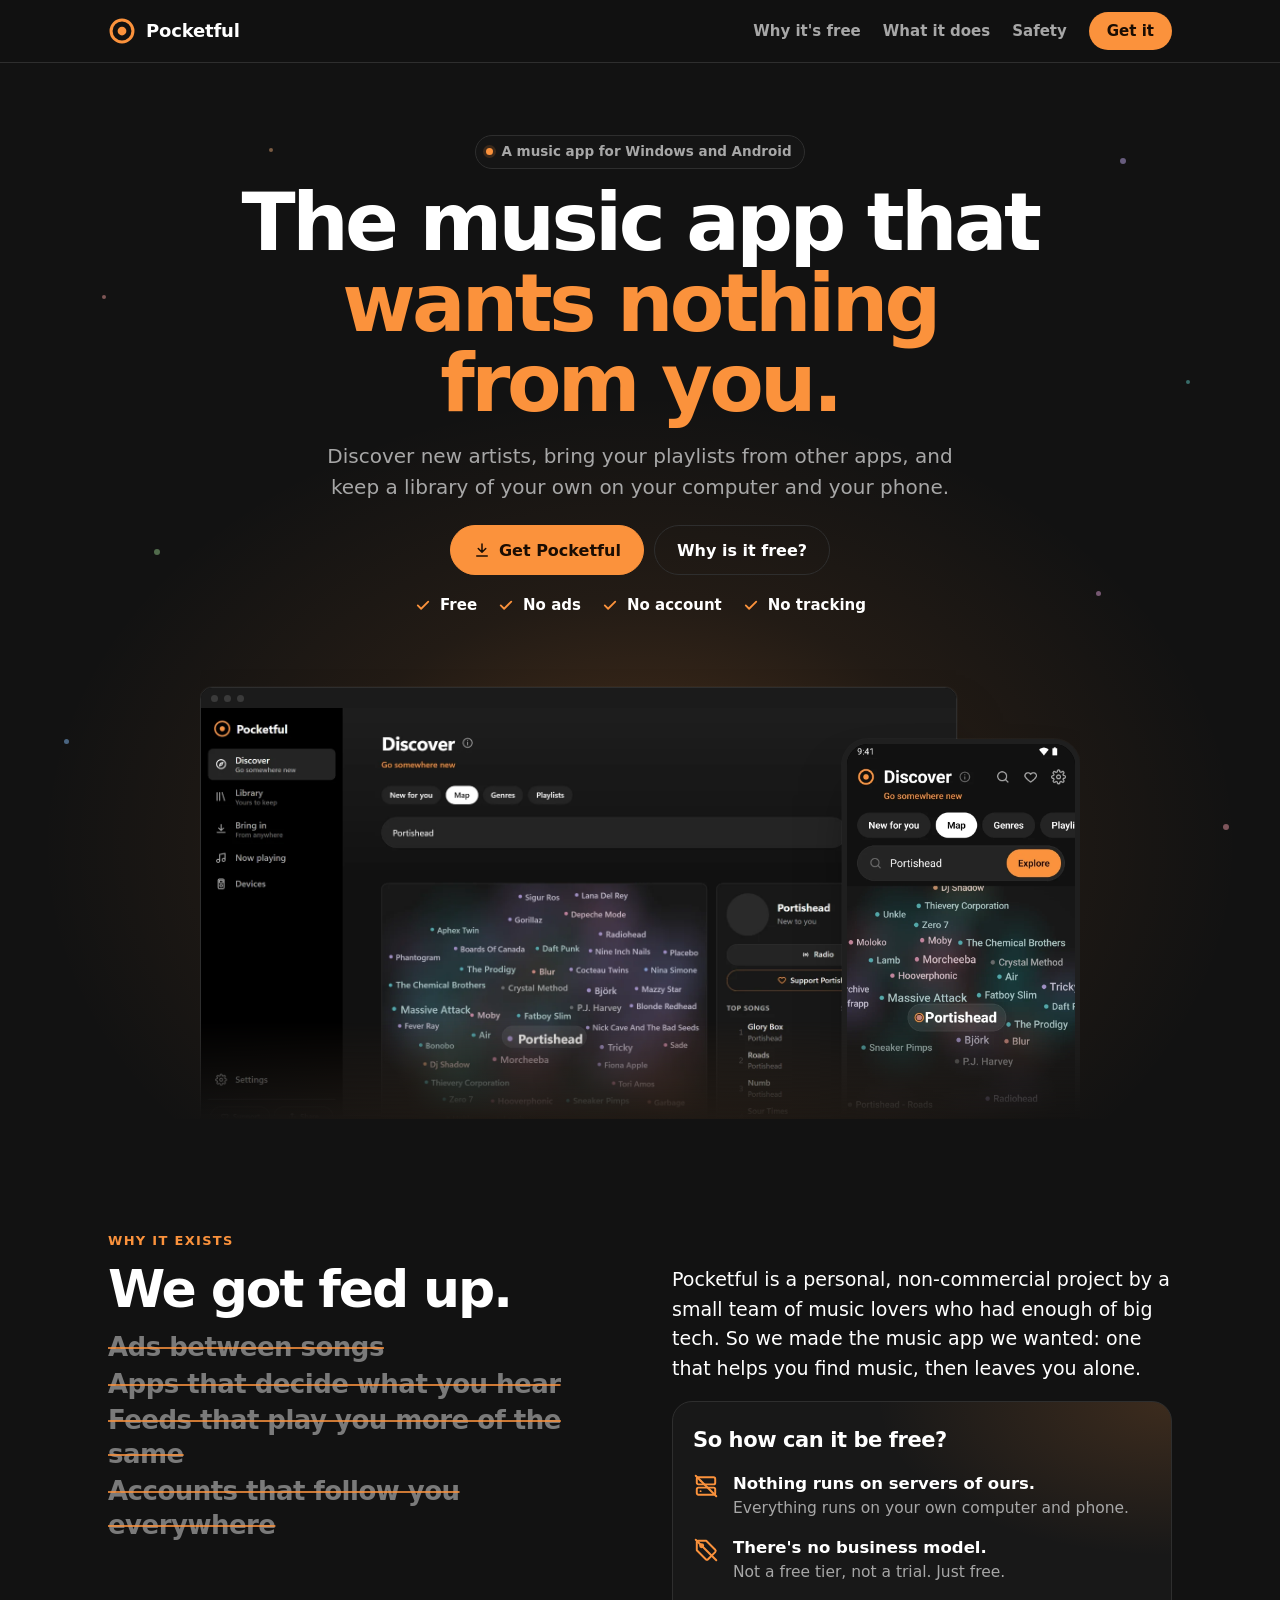
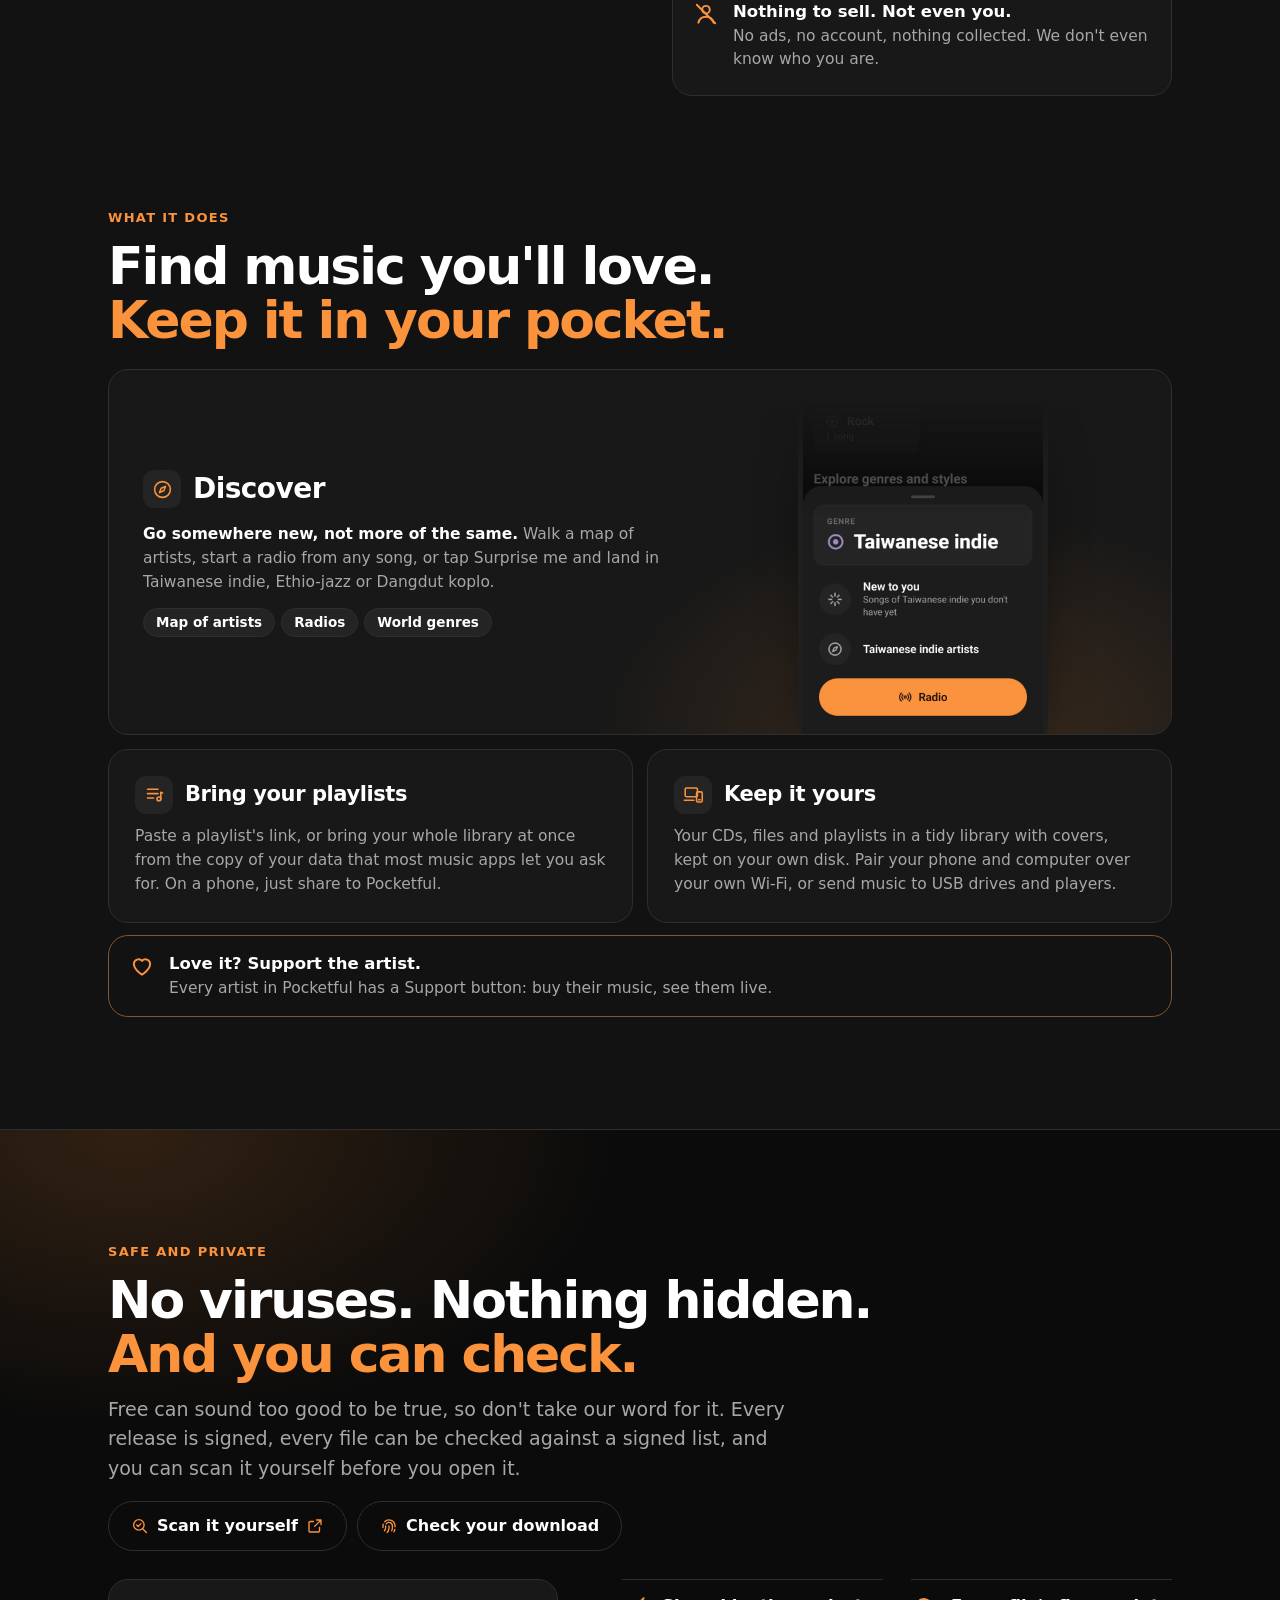
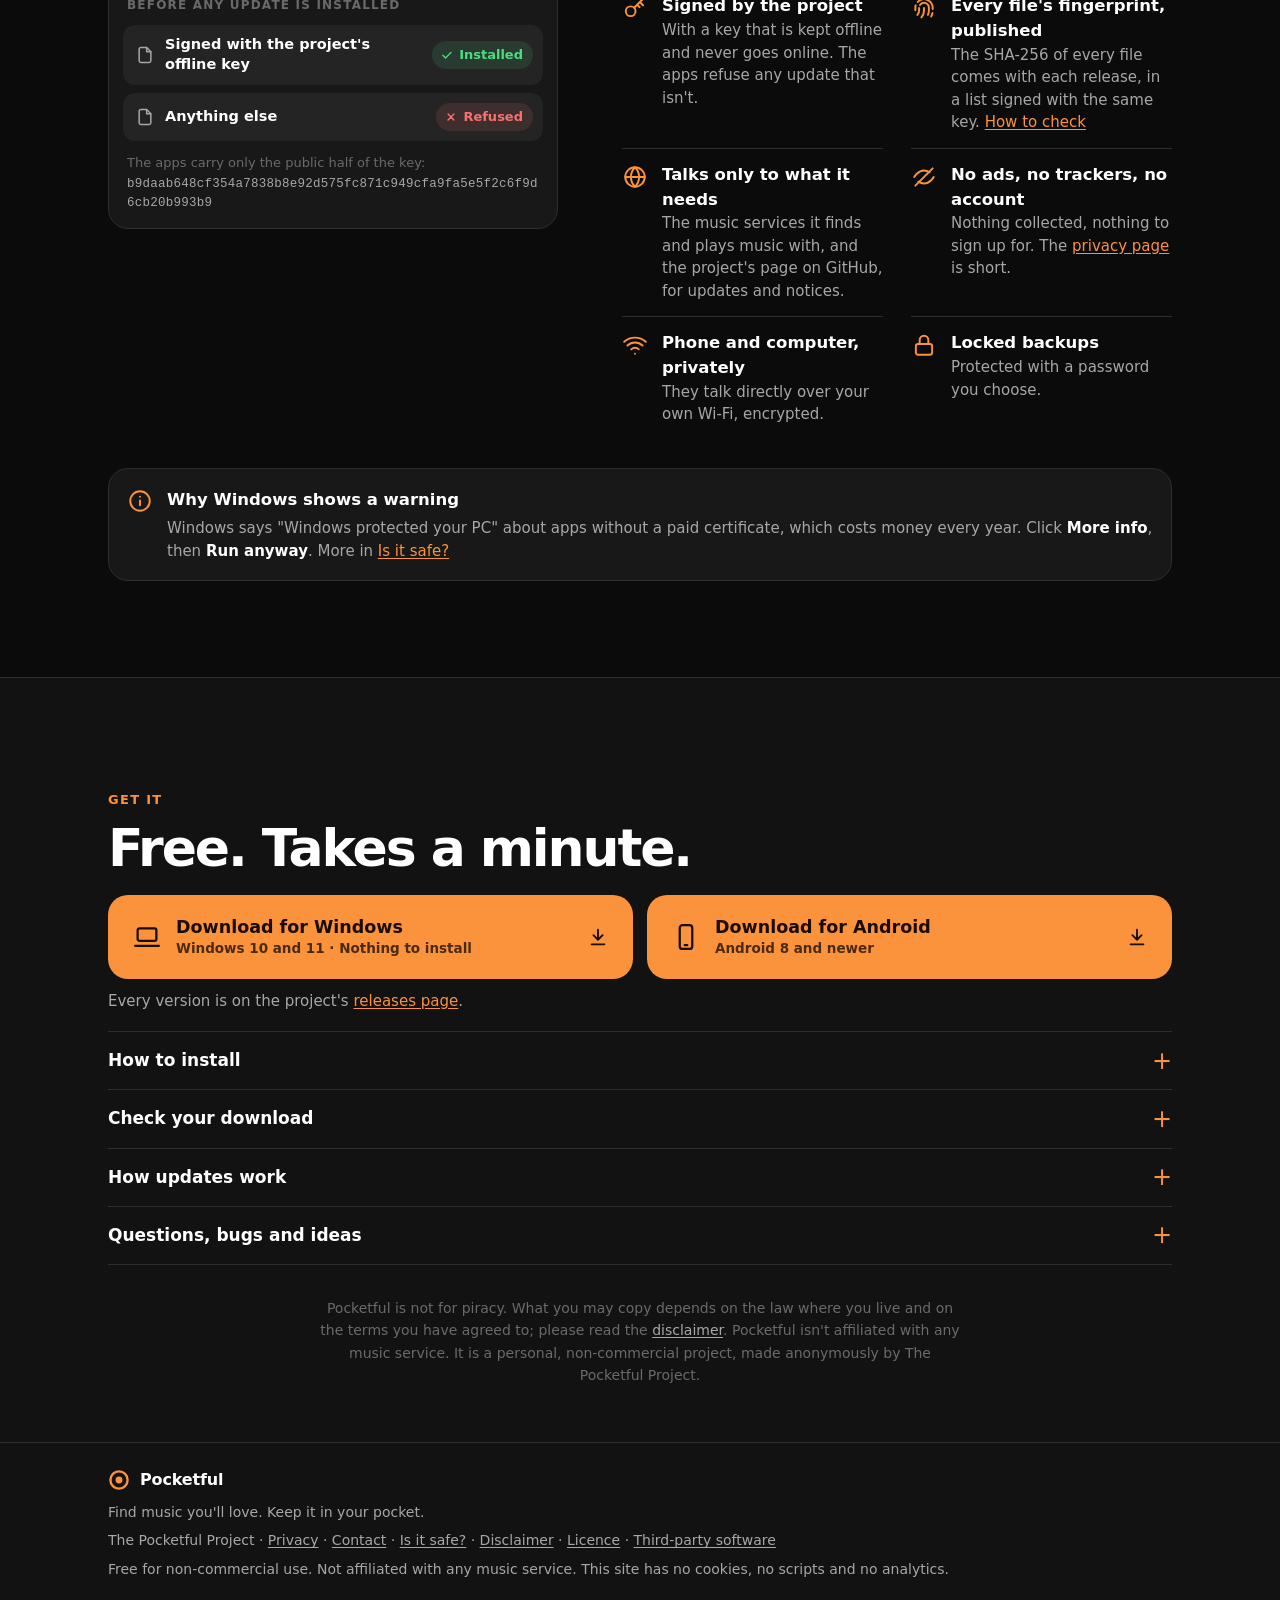
==== docs/index.html @ 031744c9 "Pocketful 0.15.0" ====
<!doctype html>
<html lang="en">
<head>
<meta charset="utf-8">
<meta name="viewport" content="width=device-width, initial-scale=1">
<title>Pocketful: find music you'll love, keep it in your pocket</title>
<meta name="description" content="Pocketful is a free music app for Windows and Android. Discover new artists on a map of music, bring in your playlists, your CDs and your files, and keep it all in a library of your own. No ads, no account, no tracking.">
<meta name="referrer" content="no-referrer">
<meta name="theme-color" content="#121212">
<meta property="og:type" content="website">
<meta property="og:title" content="Pocketful: find music you'll love, keep it in your pocket">
<meta property="og:description" content="A free music app for Windows and Android. No ads, no account, no tracking.">
<meta property="og:url" content="https://pocketful-official.github.io/pocketful/">
<meta property="og:image" content="https://pocketful-official.github.io/pocketful/og.png">
<meta property="og:image:width" content="1280">
<meta property="og:image:height" content="640">
<meta name="twitter:card" content="summary_large_image">
<link rel="icon" href="favicon.svg" type="image/svg+xml">
<link rel="stylesheet" href="style.css">
</head>
<body class="home">

<!-- Line icons, drawn once and reused (plain strokes, like the apps; never emoji). -->
<svg width="0" height="0" style="position:absolute" aria-hidden="true">
  <defs>
    <symbol id="i-logo" viewBox="0 0 32 32"><circle cx="16" cy="16" r="12.5" fill="none" stroke="currentColor" stroke-width="3.5"/><circle cx="16" cy="16" r="5" fill="currentColor"/></symbol>
    <symbol id="i-compass" viewBox="0 0 24 24" fill="none" stroke="currentColor" stroke-width="1.8" stroke-linecap="round" stroke-linejoin="round"><circle cx="12" cy="12" r="9"/><path d="m15.5 8.5-2 5-5 2 2-5 5-2z"/></symbol>
    <symbol id="i-list" viewBox="0 0 24 24" fill="none" stroke="currentColor" stroke-width="1.8" stroke-linecap="round" stroke-linejoin="round"><path d="M4 6h12M4 11h12M4 16h7"/><circle cx="17" cy="17" r="2.2"/><path d="M19.2 17V9.5l2 .7"/></symbol>
    <symbol id="i-devices" viewBox="0 0 24 24" fill="none" stroke="currentColor" stroke-width="1.8" stroke-linecap="round" stroke-linejoin="round"><rect x="2.5" y="4.5" width="14" height="10" rx="1.5"/><path d="M1.5 18.5h11"/><rect x="15.5" y="9" width="6.5" height="11.5" rx="1.5"/><path d="M18 18h1.5"/></symbol>
    <symbol id="i-laptop" viewBox="0 0 24 24" fill="none" stroke="currentColor" stroke-width="1.8" stroke-linecap="round" stroke-linejoin="round"><rect x="4.5" y="5" width="15" height="10" rx="1.5"/><path d="M2.5 19h19"/></symbol>
    <symbol id="i-phone" viewBox="0 0 24 24" fill="none" stroke="currentColor" stroke-width="1.8" stroke-linecap="round" stroke-linejoin="round"><rect x="7" y="2.5" width="10" height="19" rx="2.2"/><path d="M11 18.5h2"/></symbol>
    <symbol id="i-key" viewBox="0 0 24 24" fill="none" stroke="currentColor" stroke-width="1.8" stroke-linecap="round" stroke-linejoin="round"><circle cx="8" cy="15" r="4.5"/><path d="M11.2 11.8 20 3M16.5 6.5l3 3M14 9l2.2 2.2"/></symbol>
    <symbol id="i-finger" viewBox="0 0 24 24" fill="none" stroke="currentColor" stroke-width="1.8" stroke-linecap="round" stroke-linejoin="round"><path d="M6.2 6.4A8 8 0 0 1 20 12v1"/><path d="M4.3 9.5A8 8 0 0 0 4 12v2"/><path d="M8.3 9.2A4.5 4.5 0 0 1 16.5 12v2.2a10 10 0 0 1-.9 4.1"/><path d="M7.5 12v2a6.5 6.5 0 0 1-1.6 4.4"/><path d="M12 12v2.4a9.6 9.6 0 0 1-2.4 6.3"/><path d="M19.8 16.5a14 14 0 0 1-1.2 3.3"/></symbol>
    <symbol id="i-user" viewBox="0 0 24 24" fill="none" stroke="currentColor" stroke-width="1.8" stroke-linecap="round" stroke-linejoin="round"><circle cx="12" cy="8" r="3.5"/><path d="M5 20c.8-3.6 3.6-5.5 7-5.5s6.2 1.9 7 5.5"/><path d="M3.5 3.5l17 17"/></symbol>
    <symbol id="i-eye" viewBox="0 0 24 24" fill="none" stroke="currentColor" stroke-width="1.8" stroke-linecap="round" stroke-linejoin="round"><path d="M3 12s3.3-6 9-6c2 0 3.7.7 5.1 1.7M21 12s-3.3 6-9 6c-2 0-3.7-.7-5.1-1.7"/><path d="M4 20L20 4"/></symbol>
    <symbol id="i-wifi" viewBox="0 0 24 24" fill="none" stroke="currentColor" stroke-width="1.8" stroke-linecap="round" stroke-linejoin="round"><path d="M5 12.5a10 10 0 0 1 14 0M8.5 16a5 5 0 0 1 7 0M2 9a15 15 0 0 1 20 0M12 20h.01"/></symbol>
    <symbol id="i-lock" viewBox="0 0 24 24" fill="none" stroke="currentColor" stroke-width="1.8" stroke-linecap="round" stroke-linejoin="round"><rect x="4.5" y="11" width="15" height="10" rx="2"/><path d="M8 11V7.5a4 4 0 0 1 8 0V11"/></symbol>
    <symbol id="i-info" viewBox="0 0 24 24" fill="none" stroke="currentColor" stroke-width="1.8" stroke-linecap="round" stroke-linejoin="round"><circle cx="12" cy="12" r="9"/><path d="M12 16v-4.5M12 8h.01"/></symbol>
    <symbol id="i-check" viewBox="0 0 24 24" fill="none" stroke="currentColor" stroke-width="2.4" stroke-linecap="round" stroke-linejoin="round"><path d="m5 12.5 4.5 4.5L19 7.5"/></symbol>
    <symbol id="i-x" viewBox="0 0 24 24" fill="none" stroke="currentColor" stroke-width="2.4" stroke-linecap="round" stroke-linejoin="round"><path d="M17 7 7 17M7 7l10 10"/></symbol>
    <symbol id="i-file" viewBox="0 0 24 24" fill="none" stroke="currentColor" stroke-width="1.8" stroke-linecap="round" stroke-linejoin="round"><path d="M14 3H7a2 2 0 0 0-2 2v14a2 2 0 0 0 2 2h10a2 2 0 0 0 2-2V8z"/><path d="M14 3v5h5"/></symbol>
    <symbol id="i-heart" viewBox="0 0 24 24" fill="none" stroke="currentColor" stroke-width="1.8" stroke-linecap="round" stroke-linejoin="round"><path d="M12 20s-7.5-4.4-7.5-10A4.3 4.3 0 0 1 12 7.3 4.3 4.3 0 0 1 19.5 10c0 5.6-7.5 10-7.5 10z"/></symbol>
    <symbol id="i-server" viewBox="0 0 24 24" fill="none" stroke="currentColor" stroke-width="1.8" stroke-linecap="round" stroke-linejoin="round"><rect x="3.5" y="4" width="17" height="6.5" rx="1.5"/><rect x="3.5" y="13.5" width="17" height="6.5" rx="1.5"/><path d="M7 7.25h.01M7 16.75h.01"/><path d="M2.5 2.5l19 19"/></symbol>
    <symbol id="i-tag" viewBox="0 0 24 24" fill="none" stroke="currentColor" stroke-width="1.8" stroke-linecap="round" stroke-linejoin="round"><path d="M3.5 12.2V4.5a1 1 0 0 1 1-1h7.7l8.3 8.3a1.5 1.5 0 0 1 0 2.1l-6.6 6.6a1.5 1.5 0 0 1-2.1 0z"/><circle cx="8" cy="8" r="1.4"/><path d="M2.5 2.5l19 19"/></symbol>
    <symbol id="i-globe" viewBox="0 0 24 24" fill="none" stroke="currentColor" stroke-width="1.8" stroke-linecap="round" stroke-linejoin="round"><circle cx="12" cy="12" r="9"/><path d="M3 12h18M12 3c2.5 2.6 3.8 5.6 3.8 9s-1.3 6.4-3.8 9c-2.5-2.6-3.8-5.6-3.8-9S9.5 5.6 12 3z"/></symbol>
    <symbol id="i-scan" viewBox="0 0 24 24" fill="none" stroke="currentColor" stroke-width="1.8" stroke-linecap="round" stroke-linejoin="round"><circle cx="10.5" cy="10.5" r="7"/><path d="m15.6 15.6 5 5"/><path d="m7.6 10.6 2 2 3.6-3.8"/></symbol>
    <symbol id="i-out" viewBox="0 0 24 24" fill="none" stroke="currentColor" stroke-width="1.8" stroke-linecap="round" stroke-linejoin="round"><path d="M14 4h6v6M20 4l-8.5 8.5"/><path d="M18 14v4.5a1.5 1.5 0 0 1-1.5 1.5h-11A1.5 1.5 0 0 1 4 18.5v-11A1.5 1.5 0 0 1 5.5 6H10"/></symbol>
    <symbol id="i-down" viewBox="0 0 24 24" fill="none" stroke="currentColor" stroke-width="2" stroke-linecap="round" stroke-linejoin="round"><path d="M12 4v11M7 10l5 5 5-5M5 20h14"/></symbol>
  </defs>
</svg>

<header class="top">
  <div class="wide">
    <a class="brand" href="index.html"><svg aria-hidden="true"><use href="#i-logo"/></svg>Pocketful</a>
    <nav class="links" aria-label="Main">
      <a class="hide-sm" href="#why">Why it's free</a>
      <a class="hide-sm" href="#what">What it does</a>
      <a class="hide-sm" href="#safe">Safety</a>
      <a class="cta" href="#get">Get it</a>
    </nav>
  </div>
</header>

<main class="home-main">

  <!-- 1. The first look: one strong line, the two buttons, the four promises. -->
  <section class="hero">
    <div class="sky" aria-hidden="true"><i></i><i></i><i></i><i></i><i></i><i></i><i></i><i></i><i></i></div>
    <div class="wide">
      <div class="hero-text">
        <p class="kicker">A music app for Windows and Android</p>
        <h1>The music app that <span>wants nothing from&nbsp;you.</span></h1>
        <p class="sub">Discover new artists, bring your playlists from other apps, and keep a library of your own on your computer and your phone.</p>
        <div class="buttons">
          <a class="btn" href="#get"><svg aria-hidden="true"><use href="#i-down"/></svg>Get Pocketful</a>
          <a class="btn ghost" href="#why">Why is it free?</a>
        </div>
        <ul class="promises" aria-label="Promises">
          <li><svg aria-hidden="true"><use href="#i-check"/></svg>Free</li>
          <li><svg aria-hidden="true"><use href="#i-check"/></svg>No ads</li>
          <li><svg aria-hidden="true"><use href="#i-check"/></svg>No account</li>
          <li><svg aria-hidden="true"><use href="#i-check"/></svg>No tracking</li>
        </ul>
      </div>

      <div class="stage">
        <div class="window"><div class="bar"><i></i><i></i><i></i></div><img src="img/pc-map.webp" width="1600" height="1000" alt="Pocketful on Windows: a map of artists around Portishead, with Massive Attack, Björk, Tricky and many more, and the artist's top songs"></div>
        <div class="phone"><div class="screen"><img src="img/phone-map.webp" width="720" height="1600" alt="Pocketful on Android: the same map of artists"></div></div>
      </div>
    </div>
  </section>

  <!-- 2. Why it exists: the honest answer to "what's the catch?". -->
  <section class="section why" id="why">
    <div class="wide">
      <div class="why-head">
        <p class="eyebrow">Why it exists</p>
        <h2>We got fed up.</h2>
        <ul class="struck" aria-label="What we got fed up with">
          <li><s>Ads between songs</s></li>
          <li><s>Apps that decide what you hear</s></li>
          <li><s>Feeds that play you more of the same</s></li>
          <li><s>Accounts that follow you everywhere</s></li>
        </ul>
      </div>
      <div class="why-body">
        <p class="lead">Pocketful is a personal, non-commercial project by a small team of music lovers who had enough of big tech. So we made the music app we wanted: one that helps you find music, then leaves you alone.</p>
        <div class="how-free">
          <h3>So how can it be free?</h3>
          <ul>
            <li><svg aria-hidden="true"><use href="#i-server"/></svg><div><b>Nothing runs on servers of ours.</b> Everything runs on your own computer and phone.</div></li>
            <li><svg aria-hidden="true"><use href="#i-tag"/></svg><div><b>There's no business model.</b> Not a free tier, not a trial. Just free.</div></li>
            <li><svg aria-hidden="true"><use href="#i-user"/></svg><div><b>Nothing to sell. Not even you.</b> No ads, no account, nothing collected. We don't even know who you are.</div></li>
          </ul>
        </div>
      </div>
    </div>
  </section>

  <!-- 3. What it does, in three blocks. -->
  <section class="section what" id="what">
    <div class="wide">
      <p class="eyebrow">What it does</p>
      <h2>Find music you'll love. <span>Keep it in your pocket.</span></h2>

      <div class="blocks">
        <article class="block discover">
          <div class="block-text">
            <h3><span class="icon"><svg aria-hidden="true"><use href="#i-compass"/></svg></span>Discover</h3>
            <p><b>Go somewhere new, not more of the same.</b> Walk a map of artists, start a radio from any song, or tap Surprise me and land in Taiwanese indie, Ethio-jazz or Dangdut koplo.</p>
            <ul class="chips" aria-label="Ways to discover"><li>Map of artists</li><li>Radios</li><li>World genres</li></ul>
          </div>
          <div class="peek"><div class="phone"><div class="screen"><img src="img/phone-surprise.webp" width="720" height="1600" alt="Surprise me found Taiwanese indie, with a radio and its artists" loading="lazy"></div></div></div>
        </article>

        <article class="block">
          <h3><span class="icon"><svg aria-hidden="true"><use href="#i-list"/></svg></span>Bring your playlists</h3>
          <p>Paste a playlist's link, or bring your whole library at once from the copy of your data that most music apps let you ask for. On a phone, just share to Pocketful.</p>
        </article>

        <article class="block">
          <h3><span class="icon"><svg aria-hidden="true"><use href="#i-devices"/></svg></span>Keep it yours</h3>
          <p>Your CDs, files and playlists in a tidy library with covers, kept on your own disk. Pair your phone and computer over your own Wi-Fi, or send music to USB drives and players.</p>
        </article>
      </div>

      <p class="artists"><svg aria-hidden="true"><use href="#i-heart"/></svg><span><b>Love it? Support the artist.</b> Every artist in Pocketful has a Support button: buy their music, see them live.</span></p>
    </div>
  </section>

  <!-- 4. Safe and private: what keeps it safe, and how anyone can check it without trusting us. -->
  <section class="section safe" id="safe">
    <div class="wide">
      <div class="safe-head">
        <p class="eyebrow">Safe and private</p>
        <h2>No viruses. Nothing hidden. <span>And you can check.</span></h2>
        <p class="lead">Free can sound too good to be true, so don't take our word for it. Every release is signed, every file can be checked against a signed list, and you can scan it yourself before you open it.</p>
        <div class="buttons">
          <a class="btn ghost" href="https://www.virustotal.com/gui/home/upload" rel="noopener"><svg aria-hidden="true"><use href="#i-scan"/></svg>Scan it yourself<svg aria-hidden="true"><use href="#i-out"/></svg></a>
          <a class="btn ghost" href="#check"><svg aria-hidden="true"><use href="#i-finger"/></svg>Check your download</a>
        </div>
      </div>

      <figure class="gate" aria-label="How an update is checked">
        <figcaption>Before any update is installed</figcaption>
        <div class="gate-row ok"><svg class="f" aria-hidden="true"><use href="#i-file"/></svg><span>Signed with the project's offline key</span><b><svg aria-hidden="true"><use href="#i-check"/></svg>Installed</b></div>
        <div class="gate-row no"><svg class="f" aria-hidden="true"><use href="#i-file"/></svg><span>Anything else</span><b><svg aria-hidden="true"><use href="#i-x"/></svg>Refused</b></div>
        <p class="key">The apps carry only the public half of the key: <code>b9daab648cf354a7838b8e92d575fc871c949cfa9fa5e5f2c6f9d6cb20b993b9</code></p>
      </figure>

      <ul class="facts">
        <li><svg aria-hidden="true"><use href="#i-key"/></svg><div><b>Signed by the project</b> <span>With a key that is kept offline and never goes online. The apps refuse any update that isn't.</span></div></li>
        <li><svg aria-hidden="true"><use href="#i-finger"/></svg><div><b>Every file's fingerprint, published</b> <span>The SHA-256 of every file comes with each release, in a list signed with the same key. <a href="#check">How to check</a></span></div></li>
        <li><svg aria-hidden="true"><use href="#i-globe"/></svg><div><b>Talks only to what it needs</b> <span>The music services it finds and plays music with, and the project's page on GitHub, for updates and notices.</span></div></li>
        <li><svg aria-hidden="true"><use href="#i-eye"/></svg><div><b>No ads, no trackers, no account</b> <span>Nothing collected, nothing to sign up for. The <a href="privacy/index.html">privacy page</a> is short.</span></div></li>
        <li><svg aria-hidden="true"><use href="#i-wifi"/></svg><div><b>Phone and computer, privately</b> <span>They talk directly over your own Wi-Fi, encrypted.</span></div></li>
        <li><svg aria-hidden="true"><use href="#i-lock"/></svg><div><b>Locked backups</b> <span>Protected with a password you choose.</span></div></li>
      </ul>

      <div class="callout">
        <svg aria-hidden="true"><use href="#i-info"/></svg>
        <div>
          <b>Why Windows shows a warning</b>
          <p>Windows says "Windows protected your PC" about apps without a paid certificate, which costs money every year. Click <b>More info</b>, then <b>Run anyway</b>. More in <a href="safety/index.html">Is it safe?</a></p>
        </div>
      </div>
    </div>
  </section>

  <!-- 5. Get it: two buttons, the steps folded away. -->
  <section class="section get" id="get">
    <div class="wide">
      <p class="eyebrow">Get it</p>
      <h2>Free. Takes a minute.</h2>

      <div class="downloads">
        <a class="dl" href="https://github.com/pocketful-official/pocketful/releases/latest/download/Pocketful-0.15.0-win64.zip">
          <svg class="os" aria-hidden="true"><use href="#i-laptop"/></svg>
          <span><b>Download for Windows</b><small>Windows 10 and 11 · Nothing to install</small></span>
          <svg class="go" aria-hidden="true"><use href="#i-down"/></svg>
        </a>
        <a class="dl" href="https://github.com/pocketful-official/pocketful/releases/latest/download/Pocketful-android-0.15.0.apk">
          <svg class="os" aria-hidden="true"><use href="#i-phone"/></svg>
          <span><b>Download for Android</b><small>Android 8 and newer</small></span>
          <svg class="go" aria-hidden="true"><use href="#i-down"/></svg>
        </a>
      </div>
      <p class="releases">Every version is on the project's <a href="https://github.com/pocketful-official/pocketful/releases/latest">releases page</a>.</p>

      <div class="folds">
        <details class="more">
          <summary>How to install</summary>
          <div>
            <p><b>On Windows</b></p>
            <ol>
              <li>Get <code>Pocketful-&lt;version&gt;-win64.zip</code>.</li>
              <li>Unzip it anywhere, and open <code>Pocketful.exe</code> once the unzipping has finished. Nothing to install. If a message about a missing file appears the first time, open it again: your antivirus was still checking the new files.</li>
              <li>If Windows says "Windows protected your PC", click <b>More info</b>, then <b>Run anyway</b>. It says this about apps that aren't signed with a paid certificate.</li>
            </ol>
            <p><b>On Android</b></p>
            <ol>
              <li>On the phone, get <code>Pocketful-android-&lt;version&gt;.apk</code>.</li>
              <li>Open it, and allow your browser to install apps when Android asks.</li>
              <li>To bring your computer's library across, open Bring in → Your computer, if you like.</li>
            </ol>
          </div>
        </details>
        <details class="more" id="check">
          <summary>Check your download</summary>
          <div>
            <p>Each release lists the SHA-256 fingerprint of every file in <code>SHA256SUMS.txt</code>. If your file's fingerprint is the same as the one listed, it is exactly the file that was published.</p>
            <p>On Windows, in a Command Prompt in the folder of the download:</p>
            <pre><code>certutil -hashfile Pocketful-&lt;version&gt;-win64.zip SHA256</code></pre>
            <p>On Android, the easiest way is to check the .apk on a computer the same way. After the first install, Android itself refuses any update that isn't signed with the same key as the app you have, and the app checks its own updates (below).</p>
            <p>To scan it as well, upload it to <a href="https://www.virustotal.com/gui/home/upload" rel="noopener">VirusTotal</a>, which checks it with about 70 antivirus engines. If one or two little-known engines flag it, <a href="safety/index.html">Is it safe?</a> explains why.</p>
            <p><code>SHA256SUMS.txt.sig</code> is the project's signature of that list, made with a key that is kept offline and never goes online. The apps check it before installing anything. The public half of the key, to check it yourself, is <code>b9daab648cf354a7838b8e92d575fc871c949cfa9fa5e5f2c6f9d6cb20b993b9</code>. More in <a href="safety/index.html">Is it safe?</a></p>
          </div>
        </details>
        <details class="more" id="updates">
          <summary>How updates work</summary>
          <div>
            <ul>
              <li>Once a day, Pocketful looks at the latest release on the project's releases page. You can turn this off in Settings → Updates.</li>
              <li>A new version is installed only if its files match <code>SHA256SUMS.txt</code> and that list carries the project's signature. Anything else is refused, so not even someone who took over the project's GitHub account could push an update to you.</li>
              <li>About once an hour it also reads the project's signed notice file, for news such as a version with a problem.</li>
              <li>These are plain requests: no account, no ID, nothing about you or your device is sent. Like any website, GitHub can see your IP address.</li>
            </ul>
          </div>
        </details>
        <details class="more">
          <summary>Questions, bugs and ideas</summary>
          <div><p>Use <b>Feedback</b> in the app's Settings, or see the <a href="contact/index.html">contact page</a>.</p></div>
        </details>
      </div>

      <p class="fine">Pocketful is not for piracy. What you may copy depends on the law where you live and on the terms you have agreed to; please read the <a href="disclaimer/index.html">disclaimer</a>. Pocketful isn't affiliated with any music service. It is a personal, non-commercial project, made anonymously by The Pocketful Project.</p>
    </div>
  </section>

</main>

<footer>
  <div class="wide">
    <a class="brand" href="index.html"><svg aria-hidden="true"><use href="#i-logo"/></svg>Pocketful</a>
    <p>Find music you'll love. Keep it in your pocket.</p>
    <p>The Pocketful Project · <a href="privacy/index.html">Privacy</a> · <a href="contact/index.html">Contact</a> · <a href="safety/index.html">Is it safe?</a> · <a href="disclaimer/index.html">Disclaimer</a> · <a href="licence/index.html">Licence</a> · <a href="notices/index.html">Third-party software</a></p>
    <p>Free for non-commercial use. Not affiliated with any music service. This site has no cookies, no scripts and no analytics.</p>
  </div>
</footer>
</body>
</html>
---- docs/style.css ----
/* The Pocketful website: the app's colours (design/tokens.json), always dark like the app.
   No fonts, scripts or anything else from elsewhere. Mobile-first: the home page is laid out
   for a phone, then widened; the text pages (privacy, contact, disclaimer, licence, notices,
   safety) share the rules at the end. */

:root {
  color-scheme: dark;
  --bg: #121212;
  --bg-2: #0b0b0b;
  --surface: #181818;
  --surface-2: #242424;
  --border: #2e2e2e;
  --text: #ffffff;
  --muted: #a7a7a7;
  --faint: #6a6a6a;
  --accent: #fb923c;        /* the app's orange, for fills */
  --accent-text: #fb923c;   /* the same orange, for text and links */
  --accent-ink: #1a0d03;
  --glow: rgba(251, 146, 60, 0.16);
  --ok-text: #4ade80;
  --ok-bg: rgba(74, 222, 128, 0.12);
  --bad-text: #f87171;
  --bad-bg: rgba(248, 113, 113, 0.12);
  --struck: #7a7a7a;
  --radius: 12px;
  --tile: 18px;
  --card: 20px;
}

* { box-sizing: border-box; }

html { -webkit-text-size-adjust: 100%; scroll-behavior: smooth; }
@media (prefers-reduced-motion: reduce) { html { scroll-behavior: auto; } }

body {
  margin: 0;
  background: var(--bg);
  color: var(--text);
  font: 16px/1.6 system-ui, -apple-system, "Segoe UI", Roboto, "Helvetica Neue", Arial, sans-serif;
  overflow-wrap: break-word;
}

.wrap { max-width: 720px; margin: 0 auto; padding: 0 16px; }
.wide { max-width: 1120px; margin: 0 auto; padding: 0 16px; }
@media (min-width: 700px) { .wide { padding: 0 28px; } }

/* ---------- header ---------- */

header.top { border-bottom: 1px solid var(--border); position: sticky; top: 0; z-index: 10;
  background: color-mix(in srgb, var(--bg) 86%, transparent); backdrop-filter: blur(14px); -webkit-backdrop-filter: blur(14px); }
header.top .wrap, header.top .wide { display: flex; align-items: center; justify-content: space-between; gap: 12px; flex-wrap: wrap; padding-top: 12px; padding-bottom: 12px; }
.brand { display: inline-flex; align-items: center; gap: 10px; color: var(--text); font-weight: 700; font-size: 18px; text-decoration: none; letter-spacing: -0.01em; }
.brand svg { width: 28px; height: 28px; color: var(--accent); flex: none; }
nav.links { display: flex; gap: 22px; flex-wrap: wrap; align-items: center; }
nav.links a { color: var(--muted); text-decoration: none; font-weight: 600; font-size: 15px; }
nav.links a:hover, nav.links a[aria-current="page"] { color: var(--text); }
nav.links a.cta { color: var(--accent-ink); background: var(--accent); padding: 7px 18px; border-radius: 999px; }
@media (max-width: 760px) { nav.links a.hide-sm { display: none; } }

main { padding: 8px 0 48px; }

/* ---------- text ---------- */

h1 { font-size: 32px; line-height: 1.2; margin: 32px 0 8px; letter-spacing: -0.02em; }
h2 { font-size: 22px; line-height: 1.3; margin: 40px 0 8px; letter-spacing: -0.01em; }
h3 { font-size: 17px; margin: 24px 0 4px; }
p, ul, ol { margin: 0 0 14px; }
ul, ol { padding-left: 22px; }
li { margin-bottom: 6px; }
.lead { color: var(--muted); font-size: 18px; }
.muted { color: var(--muted); }
.small { font-size: 14px; }
.eyebrow { color: var(--accent-text); font-weight: 700; font-size: 13px; letter-spacing: 0.1em; text-transform: uppercase; margin: 0 0 10px; }

a { color: var(--accent-text); text-underline-offset: 2px; }

.btn {
  display: inline-flex; align-items: center; justify-content: center; gap: 8px; min-height: 50px;
  padding: 0 22px; border-radius: 999px; font-weight: 700; font-size: 16px; text-decoration: none; white-space: nowrap;
  background: var(--accent); color: var(--accent-ink); border: 1px solid var(--accent);
  transition: transform .15s ease, filter .15s ease, border-color .15s ease;
}
.btn:hover { filter: brightness(1.06); transform: translateY(-1px); }
.btn.ghost { background: transparent; color: var(--text); border-color: var(--border); }
.btn.ghost:hover { border-color: var(--faint); }
.btn svg { width: 18px; height: 18px; flex: none; }
.buttons { display: flex; gap: 10px; flex-wrap: wrap; }

/* ---------- home: the first look ---------- */

.home-main { padding: 0; }

.hero { position: relative; overflow: hidden; isolation: isolate; }
/* the orange glow, drifting slowly */
.hero::before { content: ""; position: absolute; z-index: -2; width: 760px; height: 760px; left: 50%; top: 78%;
  transform: translate(-50%, -50%); border-radius: 50%;
  background: radial-gradient(closest-side, rgba(251, 146, 60, .26), rgba(251, 146, 60, .07) 55%, transparent); }
/* a few dots, like the map of artists, twinkling */
.sky { position: absolute; inset: 0; z-index: -1; pointer-events: none; }
/* on a phone they stay in the margins and around the pictures, never on the words */
.sky i { position: absolute; width: 5px; height: 5px; border-radius: 50%; opacity: .6; }
.sky i:nth-child(1) { right: 6%; top: 3.5%; background: oklch(.68 .085 300); }
.sky i:nth-child(2) { right: 2.5%; top: 66%; background: oklch(.68 .085 190); width: 4px; height: 4px; }
.sky i:nth-child(3) { left: 2%; top: 74%; background: oklch(.68 .085 20); width: 4px; height: 4px; }
.sky i:nth-child(4) { left: 3%; top: 92%; background: oklch(.68 .085 140); }
.sky i:nth-child(5) { right: 3%; top: 86%; background: oklch(.68 .085 330); }
.sky i:nth-child(6) { right: 30%; top: 2%; background: oklch(.68 .085 60); width: 4px; height: 4px; }
.sky i:nth-child(7), .sky i:nth-child(8), .sky i:nth-child(9) { display: none; }
@media (min-width: 900px) {
  .sky i:nth-child(7), .sky i:nth-child(8), .sky i:nth-child(9) { display: block; }
  .sky i:nth-child(1) { right: 12%; top: 9%; width: 6px; height: 6px; }
  .sky i:nth-child(2) { right: 7%; top: 30%; }
  .sky i:nth-child(3) { left: 8%; top: 22%; }
  .sky i:nth-child(4) { left: 12%; top: 46%; width: 6px; height: 6px; }
  .sky i:nth-child(5) { right: 14%; top: 50%; }
  .sky i:nth-child(6) { left: 21%; top: 8%; }
  .sky i:nth-child(7) { left: 5%; top: 64%; background: oklch(.68 .085 250); }
  .sky i:nth-child(8) { right: 4%; top: 72%; background: oklch(.68 .085 10); width: 6px; height: 6px; }
  .sky i:nth-child(9) { right: 24%; top: 17%; background: oklch(.68 .085 160); width: 4px; height: 4px; }
}

.hero .wide { display: grid; grid-template-columns: minmax(0, 1fr); gap: 0; padding-top: 26px; }
.kicker { display: inline-flex; align-items: center; gap: 8px; margin: 0 0 14px; padding: 5px 12px 5px 10px;
  border: 1px solid var(--border); border-radius: 999px; background: color-mix(in srgb, var(--surface) 70%, transparent);
  color: var(--muted); font-size: 13.5px; font-weight: 600; }
.kicker::before { content: ""; width: 7px; height: 7px; border-radius: 50%; background: var(--accent); box-shadow: 0 0 0 3px var(--glow); }
.hero h1 { font-size: clamp(40px, 10.8vw, 78px); line-height: 1.02; margin: 0 0 16px; letter-spacing: -0.045em; font-weight: 800; }
.hero h1 span { color: var(--accent-text); }
.hero .sub { font-size: 17px; line-height: 1.55; color: var(--muted); margin: 0 0 22px; max-width: 34em; }
.hero .buttons .btn { flex: 1 1 auto; }
.promises { list-style: none; padding: 0; margin: 18px 0 0; display: grid; grid-template-columns: repeat(2, max-content); gap: 6px 26px; }
.promises li { display: flex; align-items: center; gap: 8px; margin: 0; font-weight: 600; font-size: 15px; }
.promises svg { width: 18px; height: 18px; color: var(--accent); flex: none; }
@media (min-width: 440px) { .promises { grid-template-columns: repeat(4, max-content); gap: 6px 20px; } .hero .buttons .btn { flex: 0 0 auto; } }

/* the app on a computer and a phone; on a phone only the top of them, fading out */
.stage { position: relative; height: 300px; margin: 24px -16px 0; overflow: hidden;
  -webkit-mask-image: linear-gradient(to bottom, #000 70%, transparent); mask-image: linear-gradient(to bottom, #000 70%, transparent); }
.stage .window { position: absolute; width: 80%; left: 5%; top: 14px; }
.stage .phone { position: absolute; width: 44%; right: 5%; top: 58px; }
/* shadows that fall downwards only, so the crop at the top never cuts one */
.stage .window, .stage .phone { box-shadow: 0 34px 60px -22px rgba(0, 0, 0, .65), 0 0 0 1px rgba(255, 255, 255, .03); }

.window { border-radius: 12px; overflow: hidden; border: 1px solid var(--border); background: #000;
  box-shadow: 0 30px 80px rgba(0, 0, 0, .5), 0 0 0 1px rgba(255, 255, 255, .03); }
.window .bar { height: 20px; display: flex; gap: 6px; align-items: center; padding: 0 10px; background: #1b1b1b; }
.window .bar i { width: 7px; height: 7px; border-radius: 50%; background: #3a3a3a; }
.window img, .phone img { display: block; width: 100%; height: auto; }
.phone { border-radius: 26px; overflow: hidden; border: 5px solid #1f1f1f; background: #000;
  box-shadow: 0 24px 60px rgba(0, 0, 0, .6); }

/* On a computer: the words centred, the app rising under them. */
@media (min-width: 900px) {
  .hero .wide { padding-top: 72px; text-align: center; }
  .hero-text { max-width: 1000px; margin: 0 auto; }
  .hero h1 { font-size: clamp(56px, 6.2vw, 84px); }
  .hero .sub { font-size: 20px; max-width: 32em; margin-left: auto; margin-right: auto; }
  .hero .buttons, .promises { justify-content: center; }
  .hero::before { top: 74%; width: 1200px; height: 900px; }
  .stage { width: min(880px, 100%); height: 450px; margin: 52px auto 0; padding: 0; overflow: hidden;
    -webkit-mask-image: linear-gradient(to bottom, #000 78%, transparent); mask-image: linear-gradient(to bottom, #000 78%, transparent); }
  .stage .window { width: 86%; left: 0; top: 18px; }
  .stage .phone { width: 27%; right: 0; top: 70px; }
}

@media (prefers-reduced-motion: no-preference) {
  .hero::before { animation: drift 18s ease-in-out infinite alternate; }
  .sky i { animation: twinkle 6s ease-in-out infinite; }
  .sky i:nth-child(2n) { animation-delay: -2s; animation-duration: 7s; }
  .sky i:nth-child(3n) { animation-delay: -4s; }
  .stage .phone { animation: float 7s ease-in-out infinite alternate; }
}
@keyframes drift { from { translate: -6% 0; scale: 1; } to { translate: 6% -4%; scale: 1.12; } }
@keyframes twinkle { 50% { opacity: .12; } }
@keyframes float { to { translate: 0 -8px; } }

/* ---------- home: sections ---------- */

.section { padding: 56px 0 0; scroll-margin-top: 56px; }
.section h2 { font-size: clamp(32px, 8.4vw, 52px); line-height: 1.04; margin: 0 0 14px; letter-spacing: -0.04em; font-weight: 800; }
.section h2 span { color: var(--accent-text); }
.section .lead { font-size: 17px; line-height: 1.55; }
@media (min-width: 900px) { .section { padding-top: 112px; } .section .lead { font-size: 19px; } }

/* Why it exists */
.why .wide { display: grid; grid-template-columns: minmax(0, 1fr); gap: 20px; }
.struck { list-style: none; padding: 0; margin: 0; }
.struck li { margin: 0 0 2px; font-size: clamp(20px, 5.2vw, 30px); line-height: 1.32; font-weight: 700; letter-spacing: -0.02em; color: var(--struck); }
.struck s { text-decoration: line-through; text-decoration-color: color-mix(in srgb, var(--accent) 80%, transparent); text-decoration-thickness: 2px; }
.why-body .lead { color: var(--text); margin-bottom: 18px; }
.how-free { position: relative; overflow: hidden; border: 1px solid var(--border); border-radius: var(--card); padding: 22px 20px 8px;
  background: radial-gradient(420px 220px at 100% 0%, var(--glow), transparent 70%), var(--surface); }
.how-free h3 { margin: 0 0 14px; font-size: 21px; letter-spacing: -0.02em; }
.how-free ul { list-style: none; padding: 0; margin: 0; }
.how-free li { display: flex; gap: 14px; margin: 0 0 16px; color: var(--muted); font-size: 15.5px; line-height: 1.5; }
.how-free li b { display: block; color: var(--text); font-size: 16.5px; }
.how-free svg { width: 26px; height: 26px; color: var(--accent); flex: none; margin-top: 1px; }
@media (min-width: 900px) {
  .why .wide { grid-template-columns: minmax(0, 1fr) minmax(0, 1fr); gap: 64px; align-items: start; }
  .why-body { padding-top: 34px; }
  .struck li { font-size: 26px; }
  .what h2 span { display: block; }
}

/* What it does */
.blocks { display: grid; grid-template-columns: minmax(0, 1fr); gap: 12px; margin-top: 22px; }
.block { border: 1px solid var(--border); border-radius: var(--card); padding: 20px; background: var(--surface); }
.block .icon { width: 38px; height: 38px; border-radius: 11px; background: var(--surface-2); display: grid; place-items: center; flex: none; }
.block .icon svg { width: 21px; height: 21px; color: var(--accent); }
.block h3 { display: flex; align-items: center; gap: 12px; margin: 0 0 10px; font-size: 21px; letter-spacing: -0.02em; }
.block p { margin: 0; color: var(--muted); font-size: 15.5px; line-height: 1.55; }
.block p b { color: var(--text); }
.chips { list-style: none; padding: 0; margin: 14px 0 0; display: flex; flex-wrap: wrap; gap: 6px; }
.chips li { margin: 0; padding: 3px 12px; border: 1px solid var(--border); border-radius: 999px; background: var(--surface-2); font-size: 13.5px; font-weight: 600; }
.block.discover { display: grid; grid-template-columns: minmax(0, 1fr); gap: 4px; padding-bottom: 0; overflow: hidden;
  background: radial-gradient(520px 320px at 80% 100%, var(--glow), transparent 70%), var(--surface); }
/* the bottom of the phone: the genre that Surprise me found, and its Radio button */
.peek { height: 236px; overflow: hidden; display: flex; justify-content: center; align-items: flex-end; margin-top: 14px;
  -webkit-mask-image: linear-gradient(to bottom, transparent, #000 34%); mask-image: linear-gradient(to bottom, transparent, #000 34%); }
.peek .phone { width: 210px; flex: none; margin-bottom: -16px; box-shadow: 0 -10px 40px rgba(0, 0, 0, .35); }
.artists { display: flex; gap: 14px; align-items: flex-start; margin: 12px 0 0; padding: 16px 20px; border-radius: var(--card);
  border: 1px solid color-mix(in srgb, var(--accent) 40%, var(--border)); color: var(--muted); font-size: 15.5px; line-height: 1.5; }
.artists b { display: block; color: var(--text); font-size: 16.5px; }
.artists svg { width: 26px; height: 26px; color: var(--accent); flex: none; margin-top: 1px; }
@media (min-width: 760px) {
  .blocks { grid-template-columns: 1fr 1fr; gap: 14px; }
  .block { padding: 26px; }
  .block.discover { grid-column: 1 / -1; grid-template-columns: minmax(0, 1.25fr) minmax(0, 1fr); gap: 32px; padding: 34px 34px 0; }
  .block.discover .block-text { padding-bottom: 34px; align-self: center; }
  .block.discover h3 { font-size: 28px; }
  .peek { height: 330px; margin-top: 0; }
  .peek .phone { width: 250px; }
}

/* Safe and private: a band of its own, so it stands out */
.safe { margin-top: 56px; padding-bottom: 52px; border-top: 1px solid var(--border); border-bottom: 1px solid var(--border);
  background: radial-gradient(700px 420px at 10% 0%, var(--glow), transparent 70%), var(--bg-2); }
.safe .wide { display: grid; grid-template-columns: minmax(0, 1fr); gap: 18px; }
.safe-head .lead { margin-bottom: 0; }
.safe-head .buttons { margin-top: 18px; }
.safe-head .btn { flex: 1 1 auto; }
.safe-head .btn.ghost svg { color: var(--accent); }
@media (min-width: 440px) { .safe-head .btn { flex: 0 0 auto; } }
.gate { margin: 0; padding: 14px; border: 1px solid var(--border); border-radius: var(--card); background: var(--surface); }
.gate figcaption { margin: 2px 4px 10px; font-size: 12px; font-weight: 700; letter-spacing: .1em; text-transform: uppercase; color: var(--faint); }
.gate-row { display: flex; align-items: center; gap: 10px; padding: 10px 10px 10px 12px; border-radius: 12px; background: var(--surface-2); }
.gate-row + .gate-row { margin-top: 8px; }
.gate-row .f { width: 20px; height: 20px; color: var(--muted); flex: none; }
.gate-row span { flex: 1; min-width: 0; font-size: 14.5px; font-weight: 600; line-height: 1.35; }
.gate-row b { display: inline-flex; align-items: center; gap: 5px; flex: none; padding: 4px 10px 4px 8px; border-radius: 999px; font-size: 13px; }
.gate-row b svg { width: 14px; height: 14px; }
.gate-row.ok b { color: var(--ok-text); background: var(--ok-bg); }
.gate-row.no b { color: var(--bad-text); background: var(--bad-bg); }
.gate .key { margin: 12px 4px 2px; color: var(--faint); font-size: 13px; line-height: 1.5; }
.gate .key code { display: block; margin-top: 2px; padding: 0; background: none; color: var(--muted); font-size: 12.5px; letter-spacing: .02em; }
.facts { list-style: none; padding: 0; margin: 0; display: grid; grid-template-columns: minmax(0, 1fr); }
.facts li { display: flex; gap: 14px; margin: 0; padding: 12px 0; border-top: 1px solid var(--border); font-size: 15.5px; line-height: 1.5; }
.facts svg { width: 26px; height: 26px; color: var(--accent); flex: none; margin-top: 1px; }
/* on a phone the title and its line run together: "No account. Nothing to sign up for." */
.facts b { font-size: 16px; }
.facts b::after { content: "."; }
.facts span { color: var(--muted); }
.callout { display: flex; gap: 14px; padding: 18px; border-radius: var(--card); border: 1px solid var(--border); background: var(--surface); }
.callout > svg { width: 26px; height: 26px; color: var(--accent); flex: none; margin-top: 1px; }
.callout b { display: block; font-size: 16.5px; }
.callout p { margin: 4px 0 0; color: var(--muted); font-size: 15px; line-height: 1.5; }
.callout p b { display: inline; font-size: inherit; color: var(--text); }
@media (min-width: 640px) {
  .facts { grid-template-columns: 1fr 1fr; column-gap: 28px; }
  .facts li { padding: 14px 0; }
  .facts b { display: block; font-size: 16.5px; }
  .facts b::after { content: none; }
  .facts span { display: block; font-size: 15px; }
}
@media (min-width: 900px) {
  .safe { margin-top: 112px; padding-bottom: 96px; }
  .safe .wide { grid-template-columns: minmax(0, .9fr) minmax(0, 1.1fr); column-gap: 64px; row-gap: 28px; align-items: start; }
  .safe-head { grid-column: 1 / -1; }
  .safe h2 span { display: block; }
  .safe-head .lead { max-width: 36em; margin-bottom: 0; }
  .gate { margin: 0; }
  .callout { grid-column: 1 / -1; }
}

/* Get it */
.get { padding-bottom: 8px; }
.downloads { display: grid; grid-template-columns: minmax(0, 1fr); gap: 10px; margin: 20px 0 10px; }
.dl { display: flex; align-items: center; gap: 14px; padding: 16px 18px; border-radius: var(--card); text-decoration: none;
  background: var(--accent); color: var(--accent-ink); transition: transform .15s ease, filter .15s ease; }
.dl:hover { filter: brightness(1.06); transform: translateY(-1px); }
.dl .os { width: 30px; height: 30px; flex: none; }
.dl span { flex: 1; min-width: 0; }
.dl b { display: block; font-size: 17.5px; line-height: 1.25; }
.dl small { display: block; font-size: 13.5px; line-height: 1.35; opacity: .78; font-weight: 600; }
.dl .go { width: 22px; height: 22px; flex: none; }
.releases { color: var(--muted); font-size: 15px; margin: 0 0 18px; }
@media (min-width: 700px) { .downloads { grid-template-columns: 1fr 1fr; gap: 14px; } .dl { padding: 22px 24px; } }

details.more { border-top: 1px solid var(--border); padding: 15px 0; }
details.more:last-of-type { border-bottom: 1px solid var(--border); }
details.more summary { cursor: pointer; font-weight: 700; font-size: 17px; list-style: none; display: flex; justify-content: space-between; align-items: center; gap: 12px; }
details.more summary::-webkit-details-marker { display: none; }
details.more summary::after { content: "+"; color: var(--accent-text); font-size: 24px; font-weight: 400; line-height: 1; }
details.more[open] summary::after { content: "–"; }
details.more > div { padding-top: 12px; color: var(--muted); }
details.more > div b, details.more > div code { color: var(--text); }

.fine { margin: 32px auto 0; max-width: 46em; text-align: center; color: var(--faint); font-size: 14px; }
.fine a { color: var(--muted); }

code, pre { font-family: ui-monospace, Consolas, "Cascadia Mono", Menlo, monospace; font-size: 14px; }
code { background: var(--surface-2); padding: 1px 6px; border-radius: 6px; overflow-wrap: anywhere; }
pre { background: var(--surface-2); padding: 12px 14px; border-radius: var(--radius); overflow-x: auto; margin: 0 0 14px; }
pre code { background: none; padding: 0; }

.email { font-size: 20px; font-weight: 700; overflow-wrap: anywhere; }

/* ---------- footer ---------- */

footer { border-top: 1px solid var(--border); color: var(--muted); font-size: 14px; margin-top: 24px; }
footer .wrap, footer .wide { padding-top: 24px; padding-bottom: 36px; }
footer a { color: var(--muted); }
footer p { margin: 0 0 6px; }
footer .brand { font-size: 16px; margin-bottom: 8px; }
footer .brand svg { width: 22px; height: 22px; }
footer p a { white-space: nowrap; }
.home footer { margin-top: 48px; }

/* ---------- text pages (disclaimer, licence, notices, safety) ---------- */

.doc { padding-bottom: 48px; overflow-wrap: anywhere; }
.doc h1 { margin-top: 40px; }
.doc h2 { font-size: 20px; }
.doc p, .doc li { color: var(--muted); }
.doc b, .doc code { color: var(--text); }
/* on a phone a long line (the public key, a command) wraps instead of hiding past the edge */
.doc pre code { white-space: pre-wrap; overflow-wrap: anywhere; }
.table { overflow-x: auto; margin: 0 0 18px; border: 1px solid var(--border); border-radius: var(--radius); }
.table table { border-collapse: collapse; width: 100%; font-size: 14px; }
.table th, .table td { text-align: left; vertical-align: top; padding: 10px 12px; border-bottom: 1px solid var(--border); }
.table th { color: var(--text); background: var(--surface); }
.table tr:last-child td { border-bottom: 0; }
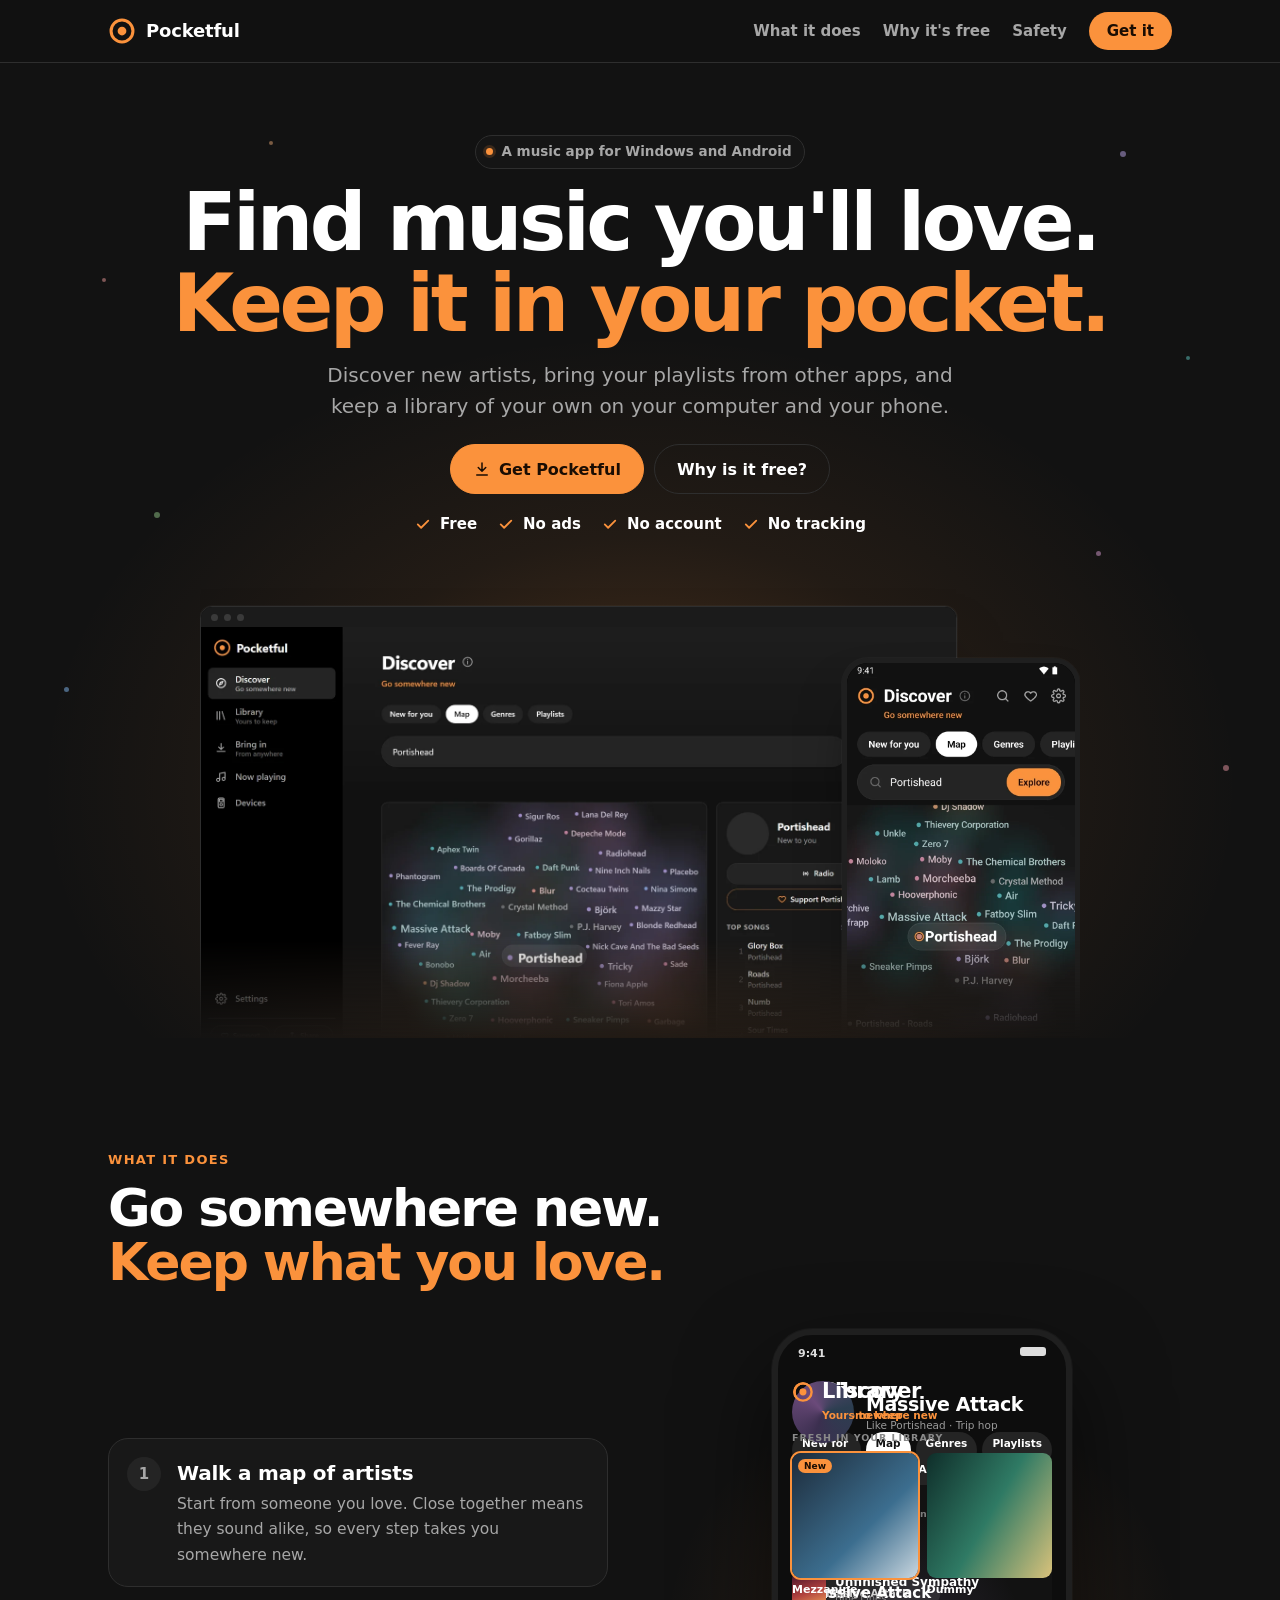
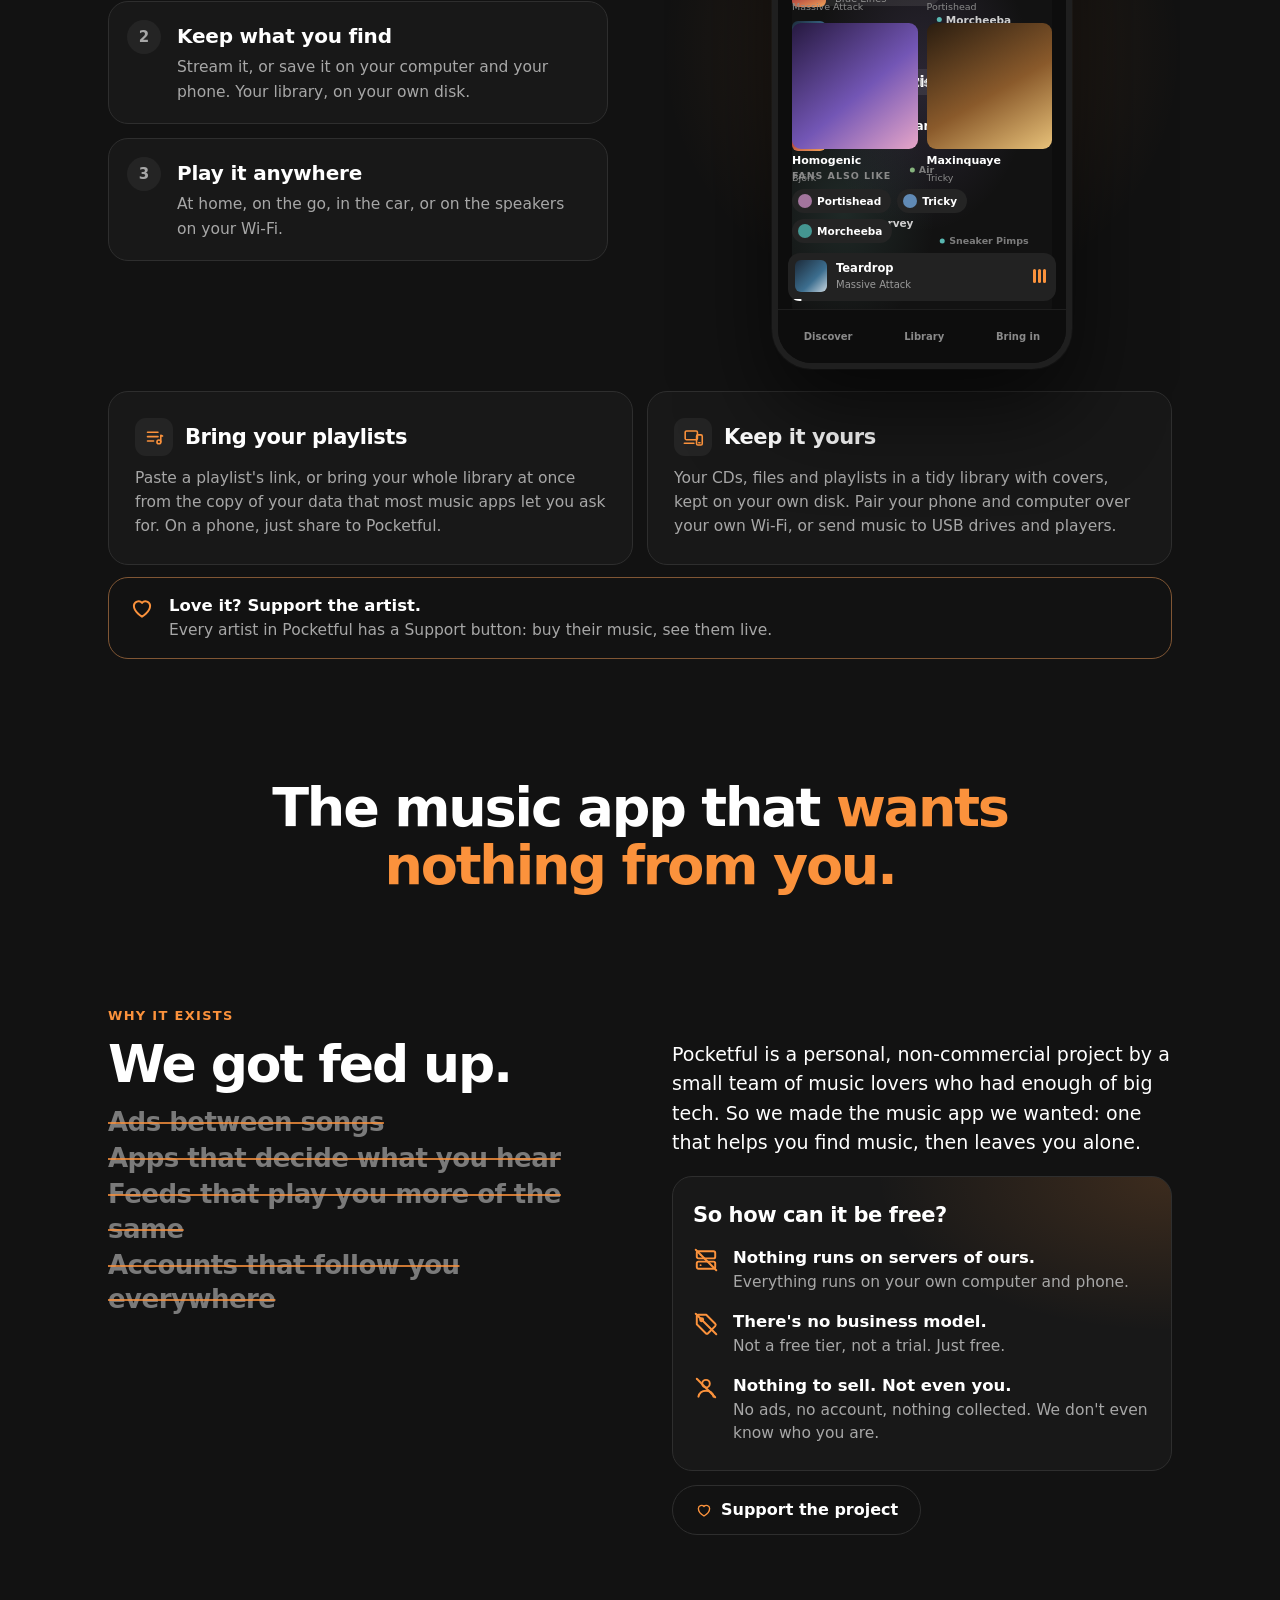
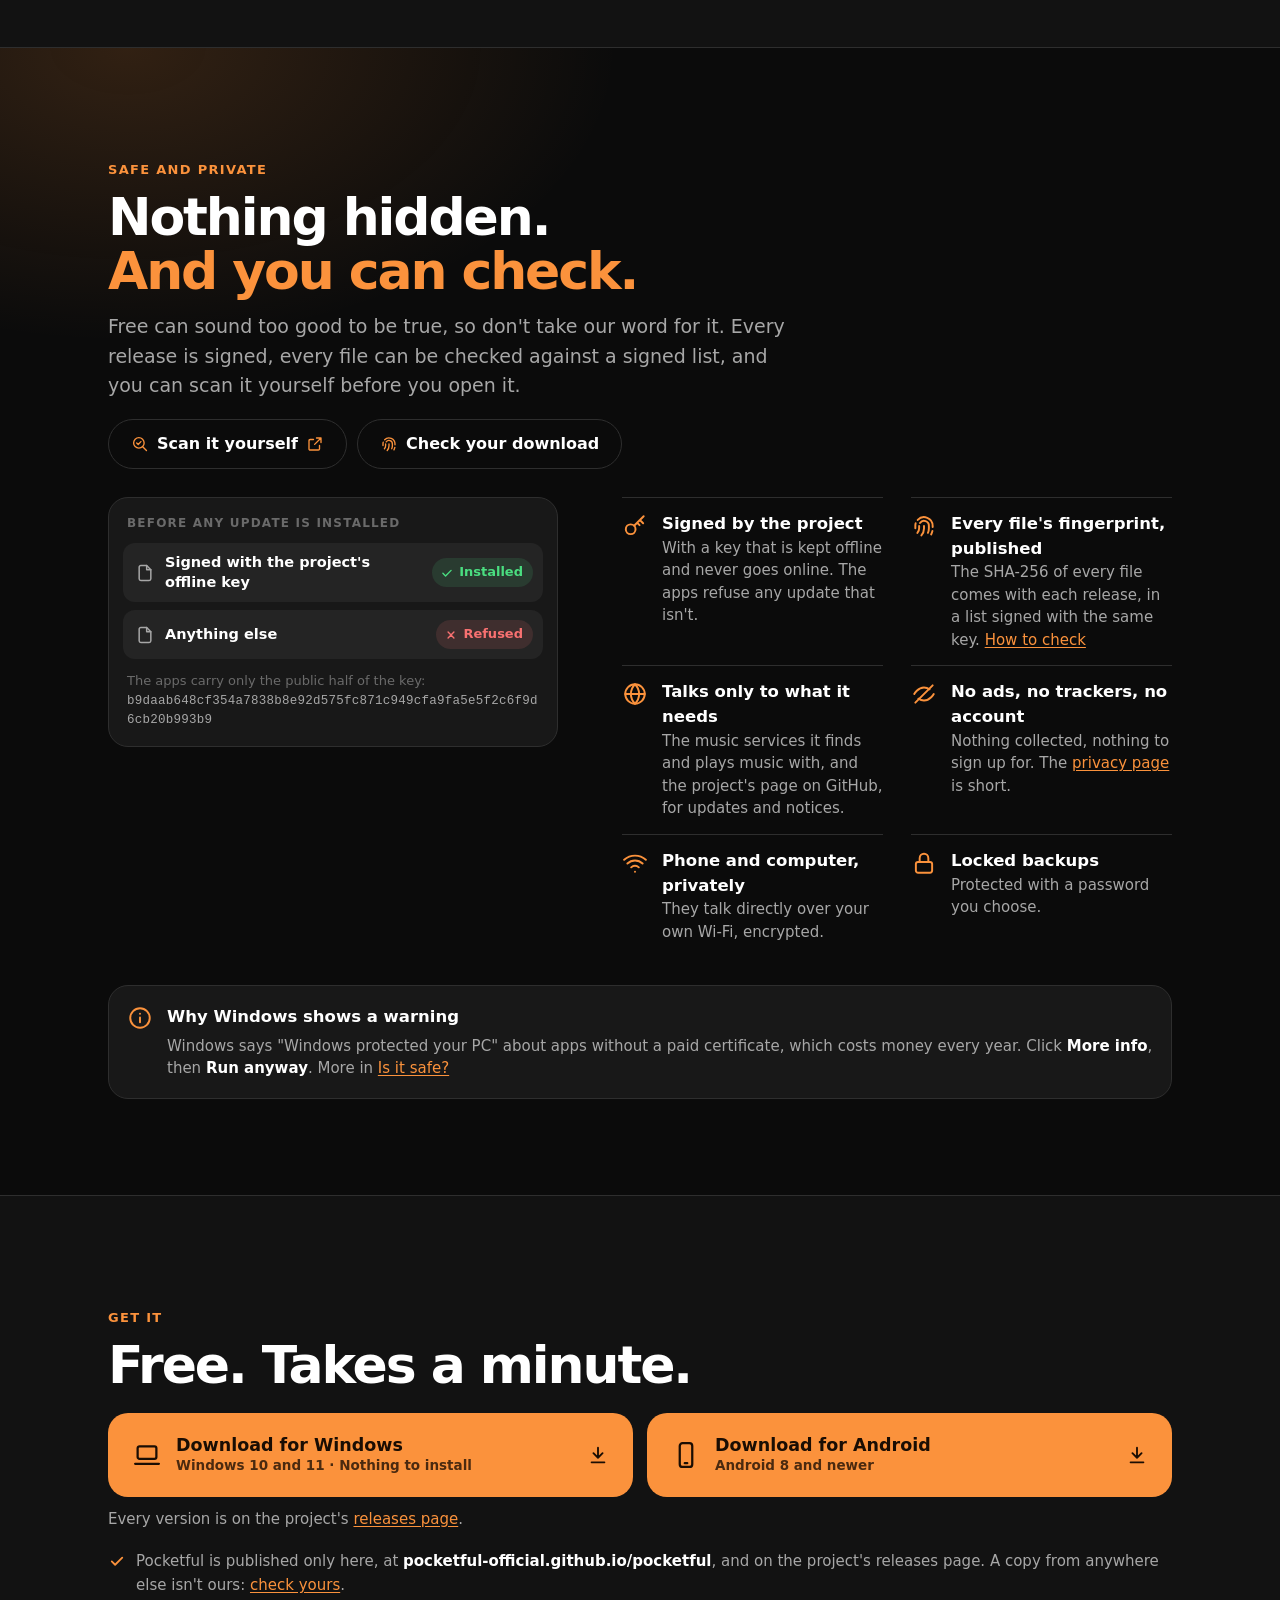
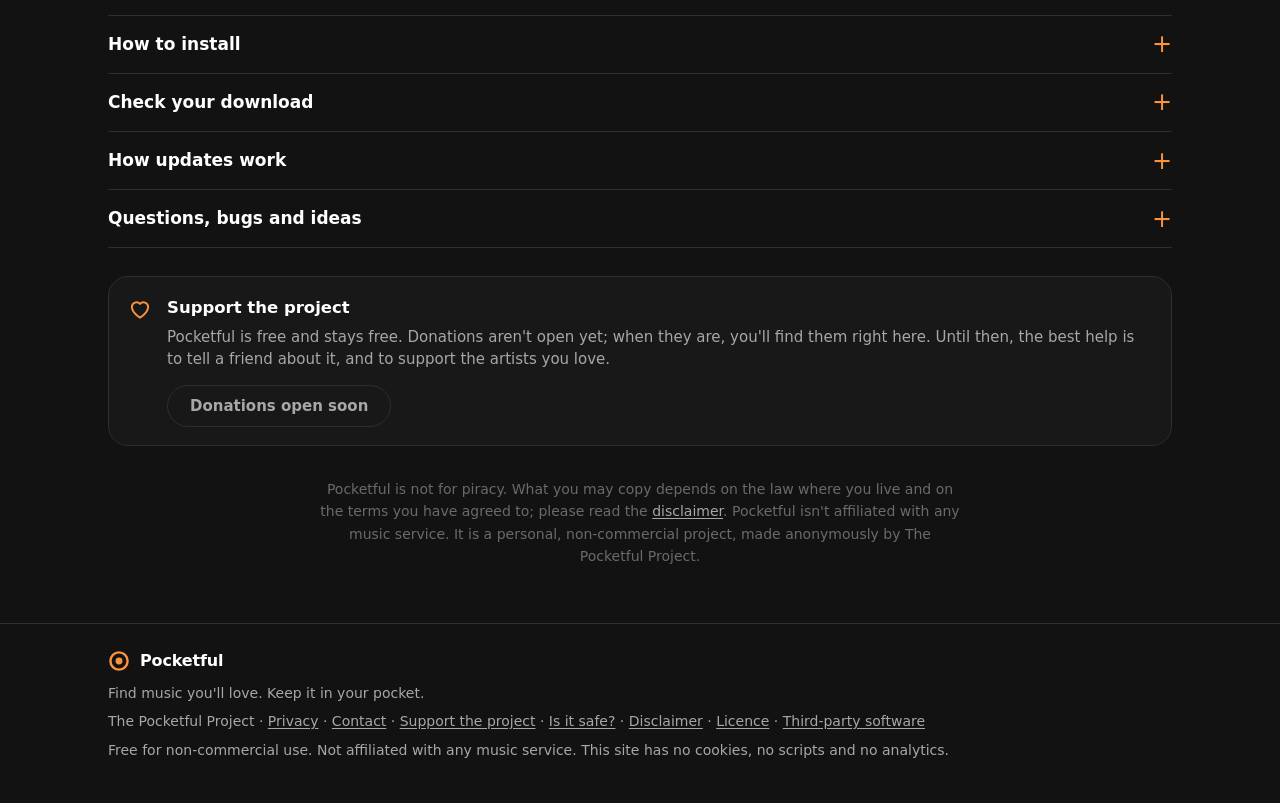
==== commit 064ce4c2: "Pocketful 0.17.1" ====
--- a/docs/index.html
+++ b/docs/index.html
@@ -11,7 +11,7 @@
 <meta property="og:title" content="Pocketful: find music you'll love, keep it in your pocket">
 <meta property="og:description" content="A free music app for Windows and Android. No ads, no account, no tracking.">
 <meta property="og:url" content="https://pocketful-official.github.io/pocketful/">
-<meta property="og:image" content="https://pocketful-official.github.io/pocketful/og.png">
+<meta property="og:image" content="https://pocketful-official.github.io/pocketful/og-0.16.png">
 <meta property="og:image:width" content="1280">
 <meta property="og:image:height" content="640">
 <meta name="twitter:card" content="summary_large_image">
@@ -53,8 +53,8 @@
   <div class="wide">
     <a class="brand" href="index.html"><svg aria-hidden="true"><use href="#i-logo"/></svg>Pocketful</a>
     <nav class="links" aria-label="Main">
+      <a class="hide-sm" href="#what">What it does</a>
       <a class="hide-sm" href="#why">Why it's free</a>
-      <a class="hide-sm" href="#what">What it does</a>
       <a class="hide-sm" href="#safe">Safety</a>
       <a class="cta" href="#get">Get it</a>
     </nav>
@@ -69,7 +69,7 @@
     <div class="wide">
       <div class="hero-text">
         <p class="kicker">A music app for Windows and Android</p>
-        <h1>The music app that <span>wants nothing from&nbsp;you.</span></h1>
+        <h1>Find music you'll love. <span>Keep it in your&nbsp;pocket.</span></h1>
         <p class="sub">Discover new artists, bring your playlists from other apps, and keep a library of your own on your computer and your phone.</p>
         <div class="buttons">
           <a class="btn" href="#get"><svg aria-hidden="true"><use href="#i-down"/></svg>Get Pocketful</a>
@@ -88,6 +88,105 @@
         <div class="phone"><div class="screen"><img src="img/phone-map.webp" width="720" height="1600" alt="Pocketful on Android: the same map of artists"></div></div>
       </div>
     </div>
+  </section>
+
+  <!-- 2. What it does: the app at work (a phone drawn in CSS, one 18 s story on a loop). -->
+  <section class="section what" id="what">
+    <div class="wide">
+      <p class="eyebrow">What it does</p>
+      <h2>Go somewhere new. <span>Keep what you love.</span></h2>
+
+      <div class="live">
+        <ol class="steps-live">
+          <li><span class="n">1</span><div><b>Walk a map of artists</b><span>Start from someone you love. Close together means they sound alike, so every step takes you somewhere new.</span></div></li>
+          <li><span class="n">2</span><div><b>Keep what you find</b><span>Stream it, or save it on your computer and your phone. Your library, on your own disk.</span></div></li>
+          <li><span class="n">3</span><div><b>Play it anywhere</b><span>At home, on the go, in the car, or on the speakers on your Wi-Fi.</span></div></li>
+        </ol>
+
+        <div class="demo" aria-hidden="true">
+          <div class="dphone"><div class="scr">
+            <div class="status"><span>9:41</span><i></i></div>
+
+            <div class="sc s1">
+              <div class="apphead"><svg><use href="#i-logo"/></svg><b>Discover</b></div><small>Go somewhere new</small>
+              <div class="pills"><i>New for you</i><i class="on">Map</i><i>Genres</i><i>Playlists</i></div>
+              <div class="map">
+                <div class="pan" style="--px: 24%; --py: 20%">
+                  <span class="far" style="--x: 50%; --y: 8%; --h: 140">Bonobo</span>
+                  <span style="--x: 78%; --y: 15%; --h: 20">Moloko</span>
+                  <span class="far" style="--x: 16%; --y: 9%; --h: 250">Unkle</span>
+                  <span style="--x: 26%; --y: 26%; --h: 300" class="from">Massive Attack</span>
+                  <span style="--x: 26%; --y: 26%; --h: 300" class="hl to">Massive Attack</span>
+                  <span style="--x: 70%; --y: 32%; --h: 190">Morcheeba</span>
+                  <span class="far" style="--x: 8%; --y: 40%; --h: 60">Lamb</span>
+                  <span style="--x: 50%; --y: 46%" class="hl from">Portishead</span>
+                  <span style="--x: 50%; --y: 46%; --h: 330" class="to">Portishead</span>
+                  <span style="--x: 22%; --y: 58%; --h: 330">Björk</span>
+                  <span style="--x: 76%; --y: 58%; --h: 250">Tricky</span>
+                  <span class="far" style="--x: 50%; --y: 66%; --h: 140">Air</span>
+                  <span style="--x: 34%; --y: 78%; --h: 20">PJ Harvey</span>
+                  <span class="far" style="--x: 74%; --y: 82%; --h: 190">Sneaker Pimps</span>
+                  <span class="far" style="--x: 16%; --y: 92%; --h: 60">Hooverphonic</span>
+                  <span class="far" style="--x: -6%; --y: 14%; --h: 20">Thievery Corporation</span>
+                  <span class="far" style="--x: -2%; --y: -6%; --h: 300">DJ Shadow</span>
+                  <span class="far" style="--x: 26%; --y: -14%; --h: 140">Zero 7</span>
+                  <i class="tap" style="--x: 26%; --y: 26%"></i>
+                </div>
+              </div>
+            </div>
+
+            <div class="sc s2">
+              <div class="art"><i class="av"></i><div><b>Massive Attack</b><small>Like Portishead · Trip hop</small></div></div>
+              <div class="abtns"><span class="play">&#9654;</span><span>Radio</span><span class="add">+ Add<i class="done">&#10003; Added</i></span></div>
+              <div class="rows">
+                <p class="lbl">TOP SONGS</p>
+                <div class="row"><i class="cv g1"></i><div><b>Teardrop</b><small>Mezzanine</small></div><em class="st">&#10003;</em><span class="pb"></span></div>
+                <div class="row"><i class="cv g2"></i><div><b>Unfinished Sympathy</b><small>Blue Lines</small></div><em class="st">&#10003;</em><span class="pb"></span></div>
+                <div class="row"><i class="cv g1"></i><div><b>Angel</b><small>Mezzanine</small></div><em class="st">&#10003;</em><span class="pb"></span></div>
+                <div class="row"><i class="cv g6"></i><div><b>Protection</b><small>Protection</small></div></div>
+                <div class="row"><i class="cv g2"></i><div><b>Safe from Harm</b><small>Blue Lines</small></div></div>
+              </div>
+              <p class="lbl fans">FANS ALSO LIKE</p>
+              <div class="fans"><span><i style="--h: 330"></i>Portishead</span><span><i style="--h: 250"></i>Tricky</span><span><i style="--h: 190"></i>Morcheeba</span></div>
+              <div class="choice"><p>Add 3 songs</p><div><span>Stream</span><span class="dl">Download</span></div></div>
+            </div>
+
+            <div class="sc s3">
+              <div class="apphead"><svg><use href="#i-logo"/></svg><b>Library</b></div><small>Yours to keep</small>
+              <p class="lbl shelf">FRESH IN YOUR LIBRARY</p>
+              <div class="tiles">
+                <div class="new"><i class="cv g1"></i><b>Mezzanine</b><small>Massive Attack</small></div>
+                <div><i class="cv g3"></i><b>Dummy</b><small>Portishead</small></div>
+                <div><i class="cv g4"></i><b>Homogenic</b><small>Björk</small></div>
+                <div><i class="cv g5"></i><b>Maxinquaye</b><small>Tricky</small></div>
+              </div>
+            </div>
+            <div class="mini"><i class="cv g1"></i><div><b>Teardrop</b><small>Massive Attack</small></div><span class="eq"><i></i><i></i><i></i></span><i class="line"></i></div>
+
+            <div class="tabs"><i class="t1">Discover</i><i class="t2">Library</i><i>Bring in</i></div>
+          </div></div>
+        </div>
+      </div>
+
+      <div class="blocks">
+        <article class="block">
+          <h3><span class="icon"><svg aria-hidden="true"><use href="#i-list"/></svg></span>Bring your playlists</h3>
+          <p>Paste a playlist's link, or bring your whole library at once from the copy of your data that most music apps let you ask for. On a phone, just share to Pocketful.</p>
+        </article>
+
+        <article class="block">
+          <h3><span class="icon"><svg aria-hidden="true"><use href="#i-devices"/></svg></span>Keep it yours</h3>
+          <p>Your CDs, files and playlists in a tidy library with covers, kept on your own disk. Pair your phone and computer over your own Wi-Fi, or send music to USB drives and players.</p>
+        </article>
+      </div>
+
+      <p class="artists"><svg aria-hidden="true"><use href="#i-heart"/></svg><span><b>Love it? Support the artist.</b> Every artist in Pocketful has a Support button: buy their music, see them live.</span></p>
+    </div>
+  </section>
+
+  <!-- The promise, in a band of its own. -->
+  <section class="nothing">
+    <div class="wide"><p>The music app that <span>wants nothing from&nbsp;you.</span></p></div>
   </section>
 
   <!-- 2. Why it exists: the honest answer to "what's the catch?". -->
@@ -113,38 +212,8 @@
             <li><svg aria-hidden="true"><use href="#i-user"/></svg><div><b>Nothing to sell. Not even you.</b> No ads, no account, nothing collected. We don't even know who you are.</div></li>
           </ul>
         </div>
-      </div>
-    </div>
-  </section>
-
-  <!-- 3. What it does, in three blocks. -->
-  <section class="section what" id="what">
-    <div class="wide">
-      <p class="eyebrow">What it does</p>
-      <h2>Find music you'll love. <span>Keep it in your pocket.</span></h2>
-
-      <div class="blocks">
-        <article class="block discover">
-          <div class="block-text">
-            <h3><span class="icon"><svg aria-hidden="true"><use href="#i-compass"/></svg></span>Discover</h3>
-            <p><b>Go somewhere new, not more of the same.</b> Walk a map of artists, start a radio from any song, or tap Surprise me and land in Taiwanese indie, Ethio-jazz or Dangdut koplo.</p>
-            <ul class="chips" aria-label="Ways to discover"><li>Map of artists</li><li>Radios</li><li>World genres</li></ul>
-          </div>
-          <div class="peek"><div class="phone"><div class="screen"><img src="img/phone-surprise.webp" width="720" height="1600" alt="Surprise me found Taiwanese indie, with a radio and its artists" loading="lazy"></div></div></div>
-        </article>
-
-        <article class="block">
-          <h3><span class="icon"><svg aria-hidden="true"><use href="#i-list"/></svg></span>Bring your playlists</h3>
-          <p>Paste a playlist's link, or bring your whole library at once from the copy of your data that most music apps let you ask for. On a phone, just share to Pocketful.</p>
-        </article>
-
-        <article class="block">
-          <h3><span class="icon"><svg aria-hidden="true"><use href="#i-devices"/></svg></span>Keep it yours</h3>
-          <p>Your CDs, files and playlists in a tidy library with covers, kept on your own disk. Pair your phone and computer over your own Wi-Fi, or send music to USB drives and players.</p>
-        </article>
-      </div>
-
-      <p class="artists"><svg aria-hidden="true"><use href="#i-heart"/></svg><span><b>Love it? Support the artist.</b> Every artist in Pocketful has a Support button: buy their music, see them live.</span></p>
+        <a class="btn ghost support-btn" href="#support"><svg aria-hidden="true"><use href="#i-heart"/></svg>Support the project</a>
+      </div>
     </div>
   </section>
 
@@ -153,7 +222,7 @@
     <div class="wide">
       <div class="safe-head">
         <p class="eyebrow">Safe and private</p>
-        <h2>No viruses. Nothing hidden. <span>And you can check.</span></h2>
+        <h2>Nothing hidden. <span>And you can check.</span></h2>
         <p class="lead">Free can sound too good to be true, so don't take our word for it. Every release is signed, every file can be checked against a signed list, and you can scan it yourself before you open it.</p>
         <div class="buttons">
           <a class="btn ghost" href="https://www.virustotal.com/gui/home/upload" rel="noopener"><svg aria-hidden="true"><use href="#i-scan"/></svg>Scan it yourself<svg aria-hidden="true"><use href="#i-out"/></svg></a>
@@ -194,18 +263,19 @@
       <h2>Free. Takes a minute.</h2>
 
       <div class="downloads">
-        <a class="dl" href="https://github.com/pocketful-official/pocketful/releases/latest/download/Pocketful-0.15.0-win64.zip">
+        <a class="dl" href="https://github.com/pocketful-official/pocketful/releases/latest/download/Pocketful-0.17.1-win64.zip">
           <svg class="os" aria-hidden="true"><use href="#i-laptop"/></svg>
           <span><b>Download for Windows</b><small>Windows 10 and 11 · Nothing to install</small></span>
           <svg class="go" aria-hidden="true"><use href="#i-down"/></svg>
         </a>
-        <a class="dl" href="https://github.com/pocketful-official/pocketful/releases/latest/download/Pocketful-android-0.15.0.apk">
+        <a class="dl" href="https://github.com/pocketful-official/pocketful/releases/latest/download/Pocketful-android-0.17.1.apk">
           <svg class="os" aria-hidden="true"><use href="#i-phone"/></svg>
           <span><b>Download for Android</b><small>Android 8 and newer</small></span>
           <svg class="go" aria-hidden="true"><use href="#i-down"/></svg>
         </a>
       </div>
       <p class="releases">Every version is on the project's <a href="https://github.com/pocketful-official/pocketful/releases/latest">releases page</a>.</p>
+      <p class="official"><svg aria-hidden="true"><use href="#i-check"/></svg><span>Pocketful is published only here, at <b>pocketful-official.github.io/pocketful</b>, and on the project's releases page. A copy from anywhere else isn't ours: <a href="#check">check yours</a>.</span></p>
 
       <div class="folds">
         <details class="more">
@@ -232,6 +302,7 @@
             <p>On Windows, in a Command Prompt in the folder of the download:</p>
             <pre><code>certutil -hashfile Pocketful-&lt;version&gt;-win64.zip SHA256</code></pre>
             <p>On Android, the easiest way is to check the .apk on a computer the same way. After the first install, Android itself refuses any update that isn't signed with the same key as the app you have, and the app checks its own updates (below).</p>
+            <p>The Android app is signed with the project's certificate, <code>CN=The Pocketful Project</code>, whose SHA-256 fingerprint is <code>25:76:F1:07:0A:8B:B4:DB:48:D1:DC:8B:F5:E4:2C:E3:7F:CD:3F:FB:57:DE:EC:27:6B:D8:70:35:26:07:07:AB</code>. An app called Pocketful signed with any other certificate isn't ours.</p>
             <p>To scan it as well, upload it to <a href="https://www.virustotal.com/gui/home/upload" rel="noopener">VirusTotal</a>, which checks it with about 70 antivirus engines. If one or two little-known engines flag it, <a href="safety/index.html">Is it safe?</a> explains why.</p>
             <p><code>SHA256SUMS.txt.sig</code> is the project's signature of that list, made with a key that is kept offline and never goes online. The apps check it before installing anything. The public half of the key, to check it yourself, is <code>b9daab648cf354a7838b8e92d575fc871c949cfa9fa5e5f2c6f9d6cb20b993b9</code>. More in <a href="safety/index.html">Is it safe?</a></p>
           </div>
@@ -253,6 +324,15 @@
         </details>
       </div>
 
+      <div class="callout support-box" id="support">
+        <svg aria-hidden="true"><use href="#i-heart"/></svg>
+        <div>
+          <b>Support the project</b>
+          <p>Pocketful is free and stays free. Donations aren't open yet; when they are, you'll find them right here. Until then, the best help is to tell a friend about it, and to support the artists you love.</p>
+          <span class="btn ghost soon" aria-disabled="true">Donations open soon</span>
+        </div>
+      </div>
+
       <p class="fine">Pocketful is not for piracy. What you may copy depends on the law where you live and on the terms you have agreed to; please read the <a href="disclaimer/index.html">disclaimer</a>. Pocketful isn't affiliated with any music service. It is a personal, non-commercial project, made anonymously by The Pocketful Project.</p>
     </div>
   </section>
@@ -263,7 +343,7 @@
   <div class="wide">
     <a class="brand" href="index.html"><svg aria-hidden="true"><use href="#i-logo"/></svg>Pocketful</a>
     <p>Find music you'll love. Keep it in your pocket.</p>
-    <p>The Pocketful Project · <a href="privacy/index.html">Privacy</a> · <a href="contact/index.html">Contact</a> · <a href="safety/index.html">Is it safe?</a> · <a href="disclaimer/index.html">Disclaimer</a> · <a href="licence/index.html">Licence</a> · <a href="notices/index.html">Third-party software</a></p>
+    <p>The Pocketful Project · <a href="privacy/index.html">Privacy</a> · <a href="contact/index.html">Contact</a> · <a href="#support">Support the project</a> · <a href="safety/index.html">Is it safe?</a> · <a href="disclaimer/index.html">Disclaimer</a> · <a href="licence/index.html">Licence</a> · <a href="notices/index.html">Third-party software</a></p>
     <p>Free for non-commercial use. Not affiliated with any music service. This site has no cookies, no scripts and no analytics.</p>
   </div>
 </footer>
--- a/docs/style.css
+++ b/docs/style.css
@@ -340,3 +340,189 @@
 .table th, .table td { text-align: left; vertical-align: top; padding: 10px 12px; border-bottom: 1px solid var(--border); }
 .table th { color: var(--text); background: var(--surface); }
 .table tr:last-child td { border-bottom: 0; }
+
+/* ---------- home: What it does, the app at work (2026-10-31) ---------- */
+
+/* V1, "the app at work": What it does shows the app, alive. A phone drawn in CSS (no
+   screenshots, generated covers, no artist photos) plays one short story on a loop: the map,
+   an artist, Download, the library with the song playing. The three steps beside it light up
+   in time with it. One clock for everything: 18 s, three scenes of 6 s. */
+
+.live { display: grid; grid-template-columns: minmax(0, 1fr); gap: 28px; margin-top: 26px; align-items: center; }
+@media (min-width: 900px) { .live { grid-template-columns: minmax(0, 1fr) minmax(0, 1fr); gap: 64px; margin-top: 40px; } }
+
+/* the steps */
+.steps-live { list-style: none; padding: 0; margin: 0; display: grid; gap: 10px; order: 2; }
+@media (min-width: 900px) { .steps-live { order: 0; gap: 14px; } }
+.steps-live li { position: relative; display: flex; gap: 16px; margin: 0; padding: 18px 20px 18px 18px; border-radius: var(--card);
+  border: 1px solid var(--border); background: var(--surface); overflow: hidden; }
+.steps-live li::after { content: ""; position: absolute; left: 0; bottom: 0; height: 2px; width: 100%; background: var(--accent);
+  transform: scaleX(0); transform-origin: left; }
+.steps-live .n { width: 34px; height: 34px; border-radius: 50%; display: grid; place-items: center; flex: none; font-weight: 800; font-size: 15px;
+  background: var(--surface-2); color: var(--muted); }
+.steps-live b { display: block; font-size: 18px; letter-spacing: -0.01em; margin-bottom: 2px; }
+.steps-live li > div > span { color: var(--muted); font-size: 15.5px; line-height: 1.5; }
+@media (min-width: 900px) { .steps-live b { font-size: 20px; } }
+
+/* the phone */
+.demo { display: grid; place-items: center; position: relative; order: 1; }
+.demo::before { content: ""; position: absolute; z-index: -1; width: 520px; height: 520px; border-radius: 50%;
+  background: radial-gradient(closest-side, rgba(251, 146, 60, .2), rgba(251, 146, 60, .05) 60%, transparent); }
+.dphone { width: min(300px, 78vw); aspect-ratio: 9 / 19.2; border-radius: 40px; border: 6px solid #1f1f1f; background: #0d0d0d;
+  box-shadow: 0 40px 90px rgba(0, 0, 0, .6), 0 0 0 1px rgba(255, 255, 255, .04); overflow: hidden; position: relative;
+  font-size: 12px; line-height: 1.35; color: #fff; user-select: none; }
+.scr { position: absolute; inset: 0; }
+.status { display: flex; justify-content: space-between; padding: 12px 20px 0; font-size: 11px; font-weight: 700; color: #ddd; }
+.status i { width: 26px; height: 9px; border-radius: 3px; background: #ddd; }
+.sc { position: absolute; left: 0; right: 0; top: 30px; bottom: 54px; padding: 10px 14px 0; }
+.apphead { display: flex; align-items: center; gap: 8px; margin: 2px 0 2px; }
+.apphead svg { width: 22px; height: 22px; color: var(--accent); }
+.apphead b { font-size: 21px; letter-spacing: -0.02em; }
+.apphead + small { display: block; color: var(--accent-text); font-size: 10.5px; font-weight: 600; margin: 0 0 10px 30px; }
+.pills { display: flex; gap: 5px; margin-bottom: 10px; }
+.pills i { font-style: normal; padding: 4px 10px; border-radius: 999px; background: var(--surface-2); font-weight: 600; font-size: 10.5px; }
+.pills i.on { background: #fff; color: #111; }
+
+/* scene 1: the map */
+.map { position: relative; height: calc(100% - 92px); border-radius: 14px; overflow: hidden;
+  background: radial-gradient(60% 50% at 50% 45%, rgba(167, 139, 219, .16), transparent 70%),
+    radial-gradient(50% 40% at 20% 75%, rgba(111, 183, 168, .14), transparent 70%), #121212; }
+.pan { position: absolute; inset: 0; }
+.pan span { position: absolute; left: var(--x); top: var(--y); transform: translate(-50%, -50%); white-space: nowrap; display: inline-flex; align-items: center; gap: 4px;
+  font-size: 10.5px; font-weight: 600; color: #cfcfcf; }
+.pan span::before { content: ""; width: 5px; height: 5px; border-radius: 50%; background: oklch(.72 .09 var(--h, 300)); }
+.pan span.far { color: #7c7c7c; font-size: 9.5px; }
+.pan .hl { font-size: 15px; font-weight: 800; color: #fff; padding: 3px 9px 3px 7px; border-radius: 999px; background: rgba(255, 255, 255, .08); }
+.pan .hl::before { width: 9px; height: 9px; background: none; border: 2.5px solid var(--accent); box-shadow: inset 0 0 0 1.5px #121212, inset 0 0 0 4px var(--accent); }
+.tap { position: absolute; left: var(--x); top: var(--y); width: 34px; height: 34px; margin: -17px 0 0 -17px; border-radius: 50%;
+  background: rgba(255, 255, 255, .35); opacity: 0; }
+
+/* scene 2: the artist */
+.art { display: flex; align-items: center; gap: 12px; margin: 6px 0 12px; }
+.art .av { width: 62px; height: 62px; border-radius: 50%; flex: none; background: conic-gradient(from 200deg, #3b2f4f, #6b4a7a, #2c3e50, #3b2f4f); }
+.art b { display: block; font-size: 19px; letter-spacing: -0.02em; }
+.art small { color: #9a9a9a; font-size: 10.5px; }
+.abtns { display: flex; gap: 6px; margin-bottom: 14px; }
+.abtns span { display: inline-flex; align-items: center; gap: 5px; height: 30px; padding: 0 12px; border-radius: 999px; background: var(--surface-2); font-weight: 700; font-size: 11px; }
+.abtns .play { width: 30px; padding: 0; justify-content: center; background: var(--accent); color: var(--accent-ink); }
+.abtns .add { position: relative; }
+.abtns .add .done { position: absolute; inset: 0; display: grid; place-items: center; border-radius: 999px; background: var(--accent); color: var(--accent-ink); opacity: 0; }
+.rows .lbl { color: #8a8a8a; font-size: 9.5px; font-weight: 800; letter-spacing: .1em; margin: 0 0 6px; }
+.row { position: relative; display: flex; align-items: center; gap: 9px; padding: 7px 0; }
+.row .cv { width: 34px; height: 34px; border-radius: 6px; flex: none; }
+.row b { display: block; font-size: 12px; }
+.row small { color: #8a8a8a; font-size: 10px; }
+.row > div { flex: 1; min-width: 0; }
+.row .st { width: 16px; height: 16px; border-radius: 50%; background: var(--accent); color: var(--accent-ink); display: grid; place-items: center; font-size: 10px; font-weight: 900; opacity: 0; }
+.row .pb { position: absolute; left: 43px; right: 26px; bottom: 2px; height: 2px; border-radius: 2px; background: var(--accent); transform: scaleX(0); transform-origin: left; }
+.cv.g1 { background: linear-gradient(135deg, #1d2b3a, #3c6e8f 60%, #c9d6df); }
+.cv.g2 { background: linear-gradient(160deg, #40112a, #b0413e 55%, #f2a65a); }
+.cv.g3 { background: linear-gradient(120deg, #0f2e2a, #2f7a64 50%, #d9c27b); }
+.cv.g4 { background: linear-gradient(140deg, #26193f, #7356b5 55%, #e7a6c8); }
+.cv.g5 { background: linear-gradient(150deg, #2a1d10, #8a5a2b 55%, #e8c27a); }
+.cv.g6 { background: linear-gradient(130deg, #101820, #2f4858 50%, #86bbd8); }
+.choice { position: absolute; left: 14px; right: 14px; bottom: 10px; padding: 12px; border-radius: 16px; background: #1e1e1e; border: 1px solid #2c2c2c;
+  box-shadow: 0 -10px 30px rgba(0, 0, 0, .5); opacity: 0; transform: translateY(20px); }
+.choice p { margin: 0 0 8px; font-weight: 700; font-size: 12px; }
+.choice div { display: flex; gap: 6px; }
+.choice span { flex: 1; text-align: center; padding: 8px 0; border-radius: 10px; background: var(--surface-2); font-weight: 700; font-size: 11px; }
+.choice .dl { position: relative; overflow: hidden; }
+.choice .dl::after { content: "Download"; position: absolute; inset: 0; display: grid; place-items: center; background: var(--accent); color: var(--accent-ink); opacity: 0; }
+
+/* scene 3: the library, and the song playing */
+.tiles { display: grid; grid-template-columns: 1fr 1fr; gap: 9px; }
+.tiles div { position: relative; }
+.tiles .cv { display: block; aspect-ratio: 1; border-radius: 9px; }
+.tiles b { display: block; font-size: 11px; margin-top: 5px; }
+.tiles small { color: #8a8a8a; font-size: 9.5px; }
+.tiles .new .cv { box-shadow: 0 0 0 2px var(--accent); }
+.tiles .new::after { content: "New"; position: absolute; top: 6px; left: 6px; padding: 1px 6px; border-radius: 999px; background: var(--accent); color: var(--accent-ink); font-size: 9px; font-weight: 800; }
+.mini { position: absolute; left: 10px; right: 10px; bottom: 62px; display: flex; align-items: center; gap: 9px; padding: 7px 10px 9px 7px;
+  border-radius: 12px; background: #222; overflow: hidden; }
+.mini .cv { width: 32px; height: 32px; border-radius: 6px; flex: none; }
+.mini > div { flex: 1; min-width: 0; }
+.mini b { display: block; font-size: 11.5px; }
+.mini small { color: #9a9a9a; font-size: 10px; }
+.mini .line { position: absolute; left: 0; bottom: 0; height: 2px; width: 100%; background: #fff; transform-origin: left; transform: scaleX(.05); }
+.eq { display: flex; gap: 2px; align-items: flex-end; height: 14px; }
+.eq i { width: 3px; height: 100%; border-radius: 2px; background: var(--accent); transform-origin: bottom; }
+
+.tabs { position: absolute; left: 0; right: 0; bottom: 0; height: 54px; display: flex; justify-content: space-around; align-items: center; border-top: 1px solid #1e1e1e; background: #0d0d0d; }
+.tabs i { font-style: normal; font-size: 10px; font-weight: 700; color: #8a8a8a; padding: 4px 10px; border-radius: 999px; }
+
+/* ---------- the clock: 18 s, three scenes ---------- */
+@media (prefers-reduced-motion: no-preference) {
+  .s1 { animation: s1 18s infinite; } .s2 { animation: s2 18s infinite; } .s3 { animation: s3 18s infinite; }
+  .pan { animation: pan 18s cubic-bezier(.5, 0, .2, 1) infinite; }
+  .pan .from { animation: from 18s infinite; } .pan .to { animation: to 18s infinite; }
+  .tap { animation: tap 18s infinite; }
+  .abtns .add .done { animation: added 18s infinite; }
+  .choice { animation: choice 18s infinite; } .choice .dl::after { animation: pick 18s infinite; }
+  .row .pb { animation: fill 18s infinite; } .row:nth-child(3) .pb { animation-name: fill2; } .row:nth-child(4) .pb { animation-name: fill3; }
+  .row .st { animation: tick 18s infinite; } .row:nth-child(3) .st { animation-name: tick2; } .row:nth-child(4) .st { animation-name: tick3; }
+  .tiles .new { animation: arrive 18s infinite; }
+  .mini { animation: s3 18s infinite; } .mini .line { animation: playing 18s linear infinite; }
+  .eq i { animation: eq .9s ease-in-out infinite alternate; } .eq i:nth-child(2) { animation-delay: -.3s; } .eq i:nth-child(3) { animation-delay: -.6s; }
+  .tabs .t1 { animation: tab1 18s infinite; } .tabs .t2 { animation: tab2 18s infinite; }
+  .steps-live li { animation: step1 18s infinite; } .steps-live li:nth-child(2) { animation-name: step2; } .steps-live li:nth-child(3) { animation-name: step3; }
+  .steps-live li::after { animation: bar1 18s linear infinite; } .steps-live li:nth-child(2)::after { animation-name: bar2; } .steps-live li:nth-child(3)::after { animation-name: bar3; }
+  .steps-live li .n { animation: num1 18s infinite; } .steps-live li:nth-child(2) .n { animation-name: num2; } .steps-live li:nth-child(3) .n { animation-name: num3; }
+}
+@keyframes s1 { 0%, 31% { opacity: 1; transform: none; } 34%, 96% { opacity: 0; transform: scale(.98); } 100% { opacity: 1; transform: none; } }
+@keyframes s2 { 0%, 32% { opacity: 0; transform: translateY(36px); } 36%, 63% { opacity: 1; transform: none; } 66%, 100% { opacity: 0; transform: none; } }
+@keyframes s3 { 0%, 64% { opacity: 0; transform: translateY(12px); } 68%, 96% { opacity: 1; transform: none; } 99%, 100% { opacity: 0; } }
+@keyframes pan { 0%, 15% { transform: none; } 24%, 33% { transform: translate(var(--px), var(--py)); } 34%, 100% { transform: none; } }
+@keyframes from { 0%, 16% { opacity: 1; } 22%, 96% { opacity: 0; } 100% { opacity: 1; } }
+@keyframes to { 0%, 16% { opacity: 0; } 22%, 33% { opacity: 1; } 34%, 100% { opacity: 0; } }
+@keyframes tap { 0%, 10% { opacity: 0; transform: scale(.4); } 12% { opacity: .9; transform: scale(.7); } 17%, 100% { opacity: 0; transform: scale(1.9); } }
+@keyframes added { 0%, 43% { opacity: 0; } 45%, 64% { opacity: 1; } 66%, 100% { opacity: 0; } }
+@keyframes choice { 0%, 44% { opacity: 0; transform: translateY(20px); } 46%, 51% { opacity: 1; transform: none; } 53%, 100% { opacity: 0; transform: translateY(20px); } }
+@keyframes pick { 0%, 47.5% { opacity: 0; } 48.5%, 100% { opacity: 1; } }
+@keyframes fill { 0%, 52% { transform: scaleX(0); opacity: 1; } 57% { transform: scaleX(1); opacity: 1; } 58%, 100% { transform: scaleX(1); opacity: 0; } }
+@keyframes fill2 { 0%, 53% { transform: scaleX(0); opacity: 1; } 59% { transform: scaleX(1); opacity: 1; } 60%, 100% { transform: scaleX(1); opacity: 0; } }
+@keyframes fill3 { 0%, 54% { transform: scaleX(0); opacity: 1; } 61% { transform: scaleX(1); opacity: 1; } 62%, 100% { transform: scaleX(1); opacity: 0; } }
+@keyframes tick { 0%, 57% { opacity: 0; transform: scale(.4); } 58.5%, 64% { opacity: 1; transform: none; } 66%, 100% { opacity: 0; } }
+@keyframes tick2 { 0%, 59% { opacity: 0; transform: scale(.4); } 60.5%, 64% { opacity: 1; transform: none; } 66%, 100% { opacity: 0; } }
+@keyframes tick3 { 0%, 61% { opacity: 0; transform: scale(.4); } 62.5%, 64% { opacity: 1; transform: none; } 66%, 100% { opacity: 0; } }
+@keyframes arrive { 0%, 68% { opacity: 0; transform: scale(.9); } 72%, 100% { opacity: 1; transform: none; } }
+@keyframes playing { 0%, 66% { transform: scaleX(.02); } 100% { transform: scaleX(.42); } }
+@keyframes eq { from { transform: scaleY(.25); } to { transform: scaleY(1); } }
+@keyframes tab1 { 0%, 64% { background: rgba(251, 146, 60, .16); color: var(--accent-text); } 66%, 100% { background: none; color: #8a8a8a; } }
+@keyframes tab2 { 0%, 64% { background: none; color: #8a8a8a; } 66%, 100% { background: rgba(251, 146, 60, .16); color: var(--accent-text); } }
+@keyframes step1 { 0%, 32% { border-color: color-mix(in srgb, var(--accent) 45%, var(--border)); } 34%, 100% { border-color: var(--border); } }
+@keyframes step2 { 0%, 32% { border-color: var(--border); } 34%, 65% { border-color: color-mix(in srgb, var(--accent) 45%, var(--border)); } 67%, 100% { border-color: var(--border); } }
+@keyframes step3 { 0%, 65% { border-color: var(--border); } 67%, 99% { border-color: color-mix(in srgb, var(--accent) 45%, var(--border)); } 100% { border-color: var(--border); } }
+@keyframes bar1 { 0% { transform: scaleX(0); opacity: 1; } 33.3% { transform: scaleX(1); opacity: 1; } 34%, 100% { transform: scaleX(1); opacity: 0; } }
+@keyframes bar2 { 0%, 33.3% { transform: scaleX(0); opacity: 0; } 33.4% { opacity: 1; } 66.6% { transform: scaleX(1); opacity: 1; } 67.3%, 100% { transform: scaleX(1); opacity: 0; } }
+@keyframes bar3 { 0%, 66.6% { transform: scaleX(0); opacity: 0; } 66.7% { opacity: 1; } 99.6% { transform: scaleX(1); opacity: 1; } 100% { transform: scaleX(1); opacity: 0; } }
+@keyframes num1 { 0%, 32% { background: var(--accent); color: var(--accent-ink); } 34%, 100% { background: var(--surface-2); color: var(--muted); } }
+@keyframes num2 { 0%, 32% { background: var(--surface-2); color: var(--muted); } 34%, 65% { background: var(--accent); color: var(--accent-ink); } 67%, 100% { background: var(--surface-2); color: var(--muted); } }
+@keyframes num3 { 0%, 65% { background: var(--surface-2); color: var(--muted); } 67%, 99% { background: var(--accent); color: var(--accent-ink); } 100% { background: var(--surface-2); color: var(--muted); } }
+/* without motion: the first scene, still */
+@media (prefers-reduced-motion: reduce) { .s2, .s3, .mini, .tap, .pan .to, .choice { opacity: 0; } .row .pb, .row .st { opacity: 0; } }
+
+/* "The music app that wants nothing from you": its own quiet band, between what it does and why */
+.nothing { padding: 64px 0 0; text-align: center; }
+.nothing p { margin: 0 auto; max-width: 18em; font-size: clamp(30px, 6.4vw, 54px); line-height: 1.06; letter-spacing: -0.04em; font-weight: 800; }
+.nothing p span { color: var(--accent-text); }
+@media (min-width: 900px) { .nothing { padding-top: 120px; } }
+
+/* scene 2's lower half, and scene 3's shelf name */
+.lbl { color: #8a8a8a; font-size: 9.5px; font-weight: 800; letter-spacing: .1em; margin: 0 0 6px; }
+.lbl.fans { margin-top: 12px; }
+.lbl.shelf { margin: 0 0 8px; }
+.fans { display: flex; gap: 6px; flex-wrap: wrap; }
+.fans span { display: inline-flex; align-items: center; gap: 5px; padding: 5px 10px 5px 6px; border-radius: 999px; background: var(--surface-2); font-size: 10.5px; font-weight: 700; }
+.fans i { width: 14px; height: 14px; border-radius: 50%; background: oklch(.62 .08 var(--h)); }
+
+.abtns .add .done, .row .st { font-style: normal; }
+
+/* Support the project (donations not open yet), and the official address */
+.support-btn { margin-top: 14px; }
+.support-btn svg { color: var(--accent); }
+.official { display: flex; gap: 10px; align-items: flex-start; margin: 0 0 18px; color: var(--muted); font-size: 15px; }
+.official svg { width: 18px; height: 18px; color: var(--accent); flex: none; margin-top: 3px; }
+.official b { color: var(--text); }
+.support-box { margin-top: 28px; }
+.support-box .soon { margin-top: 14px; min-height: 42px; font-size: 15px; color: var(--muted); cursor: default; }
+.support-box .soon:hover { transform: none; border-color: var(--border); }
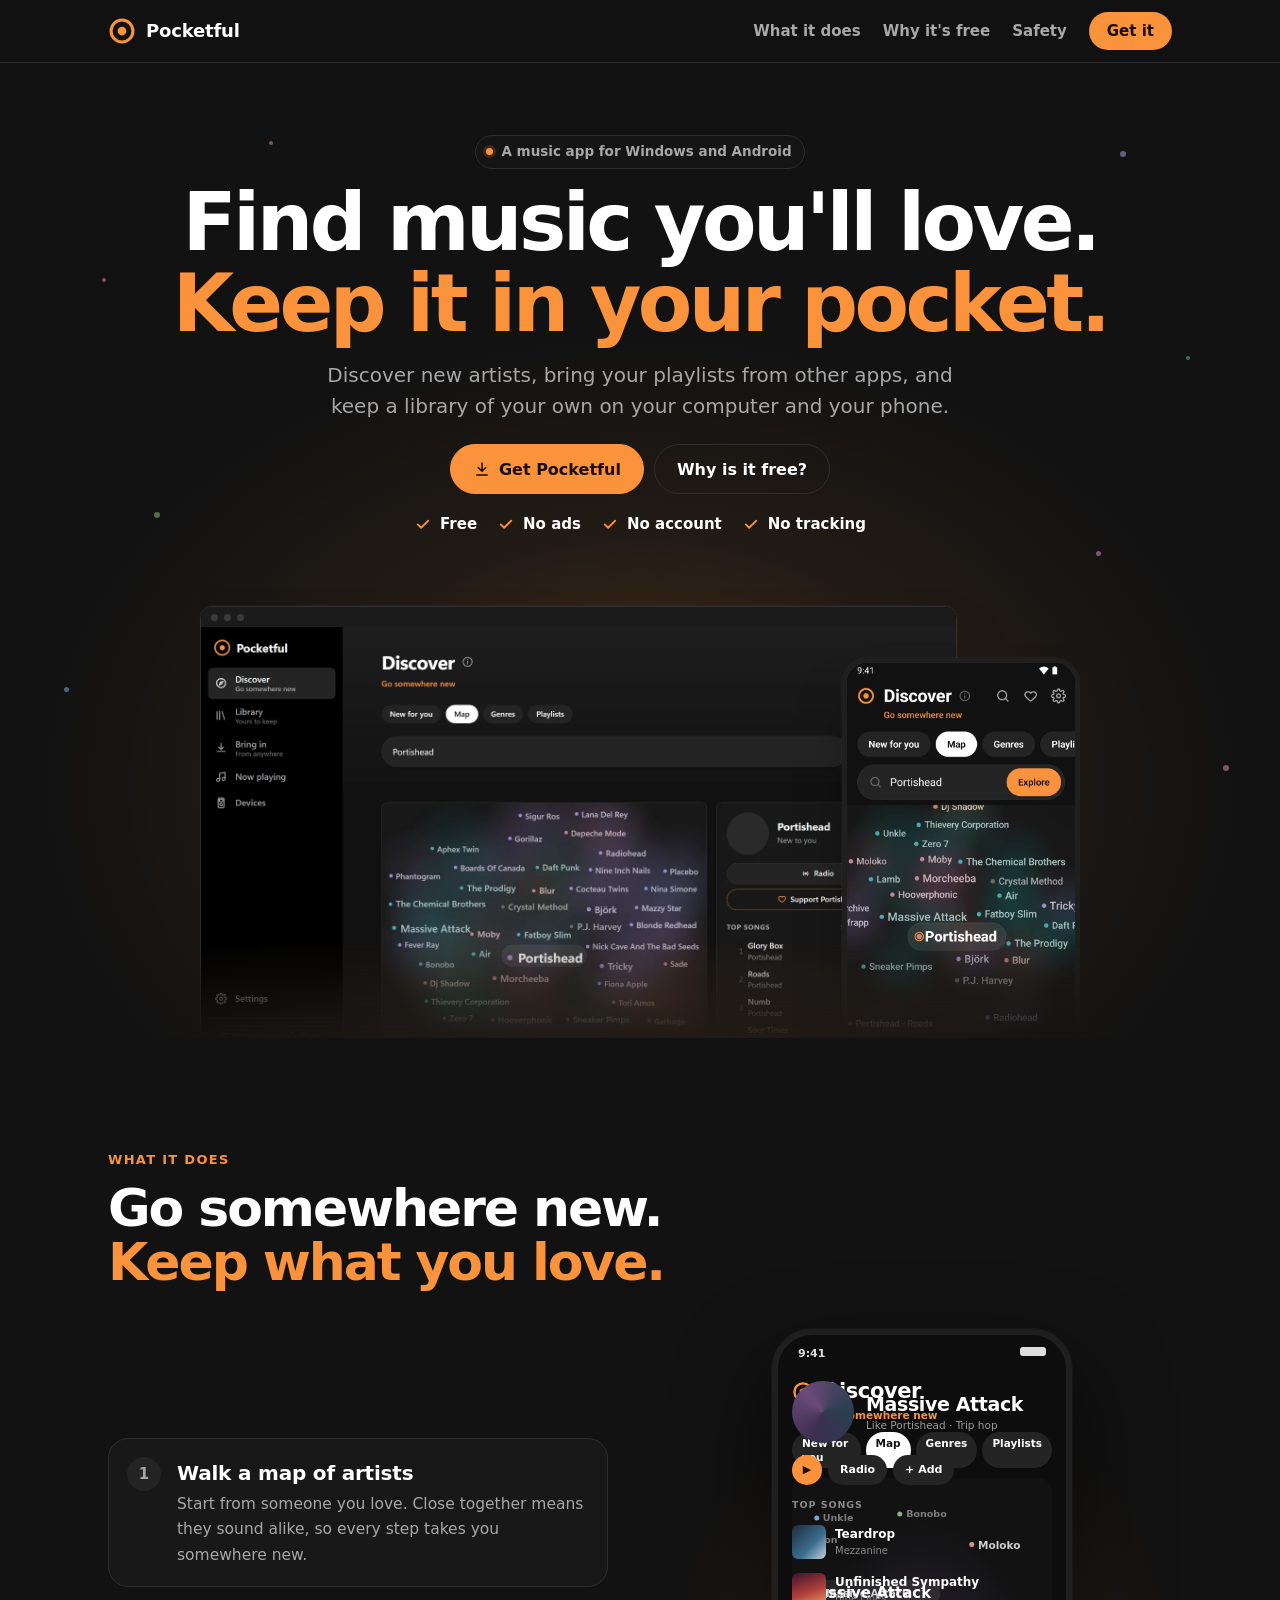
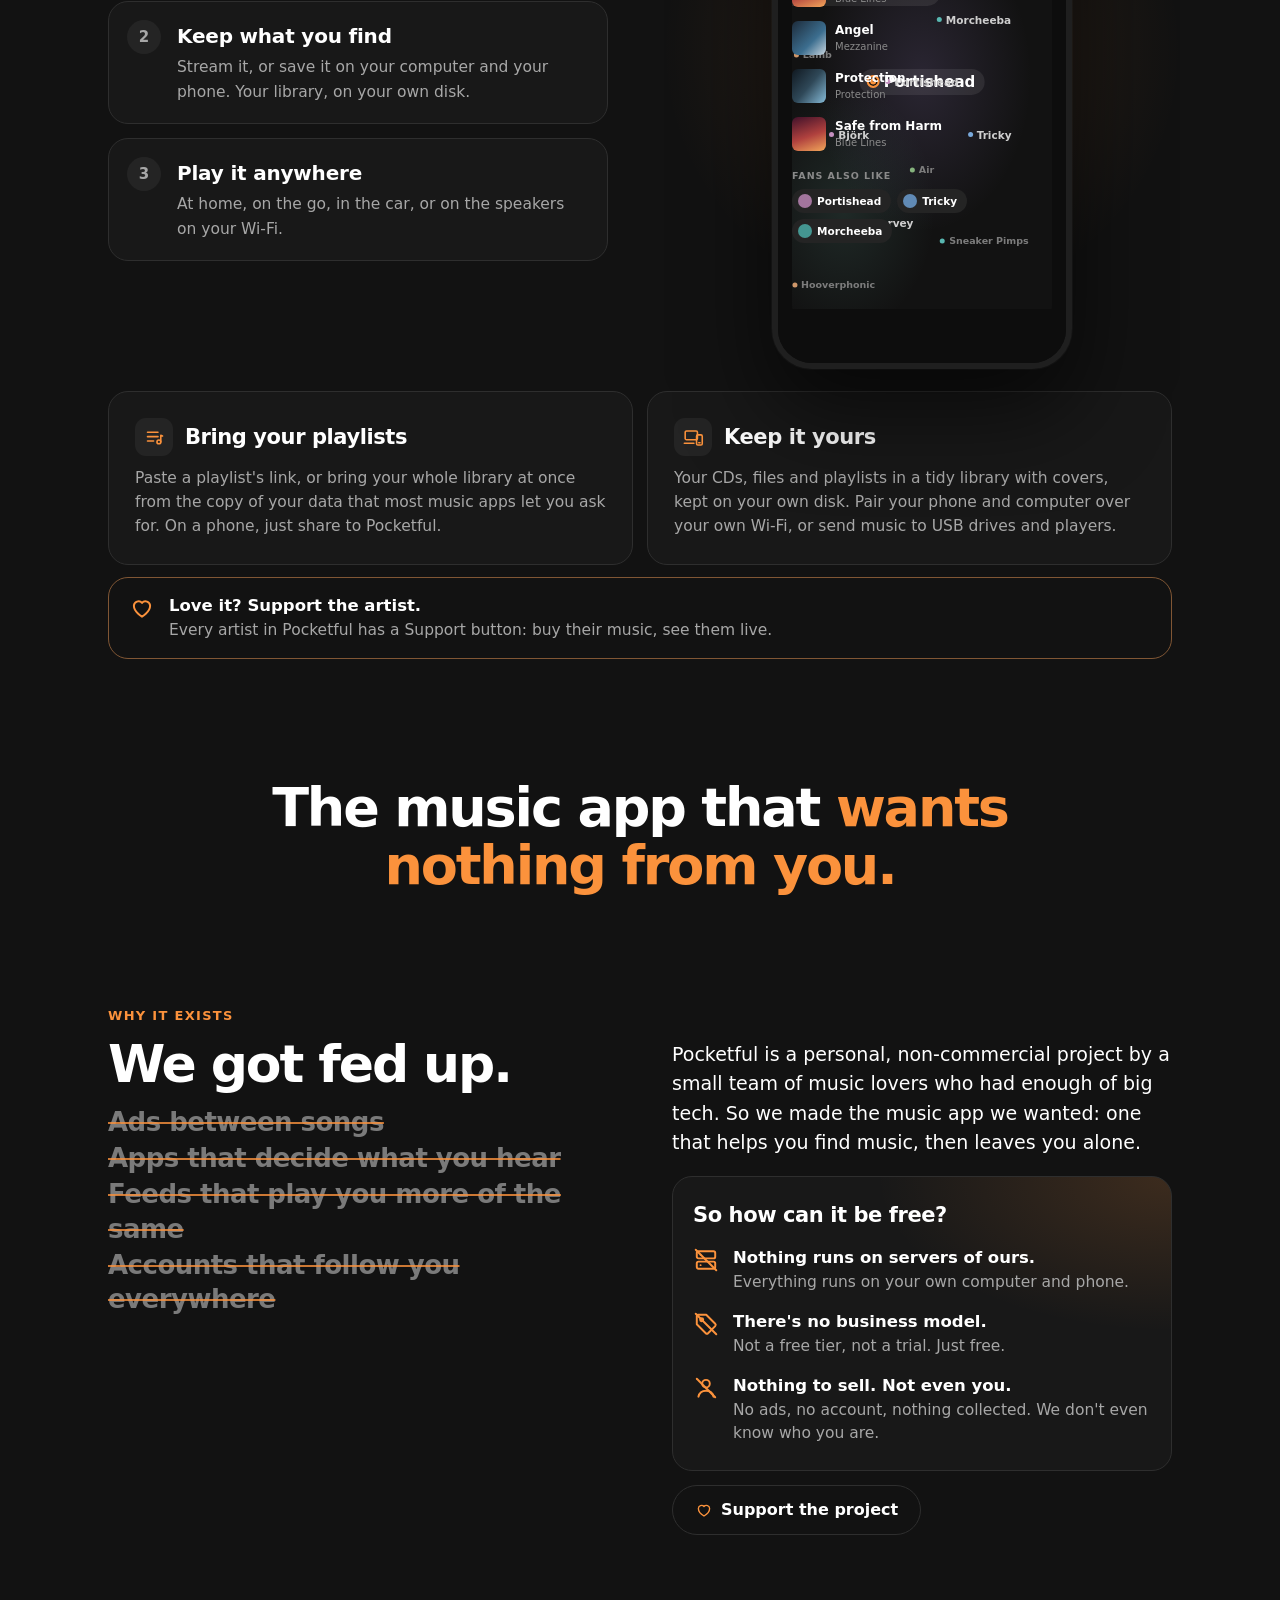
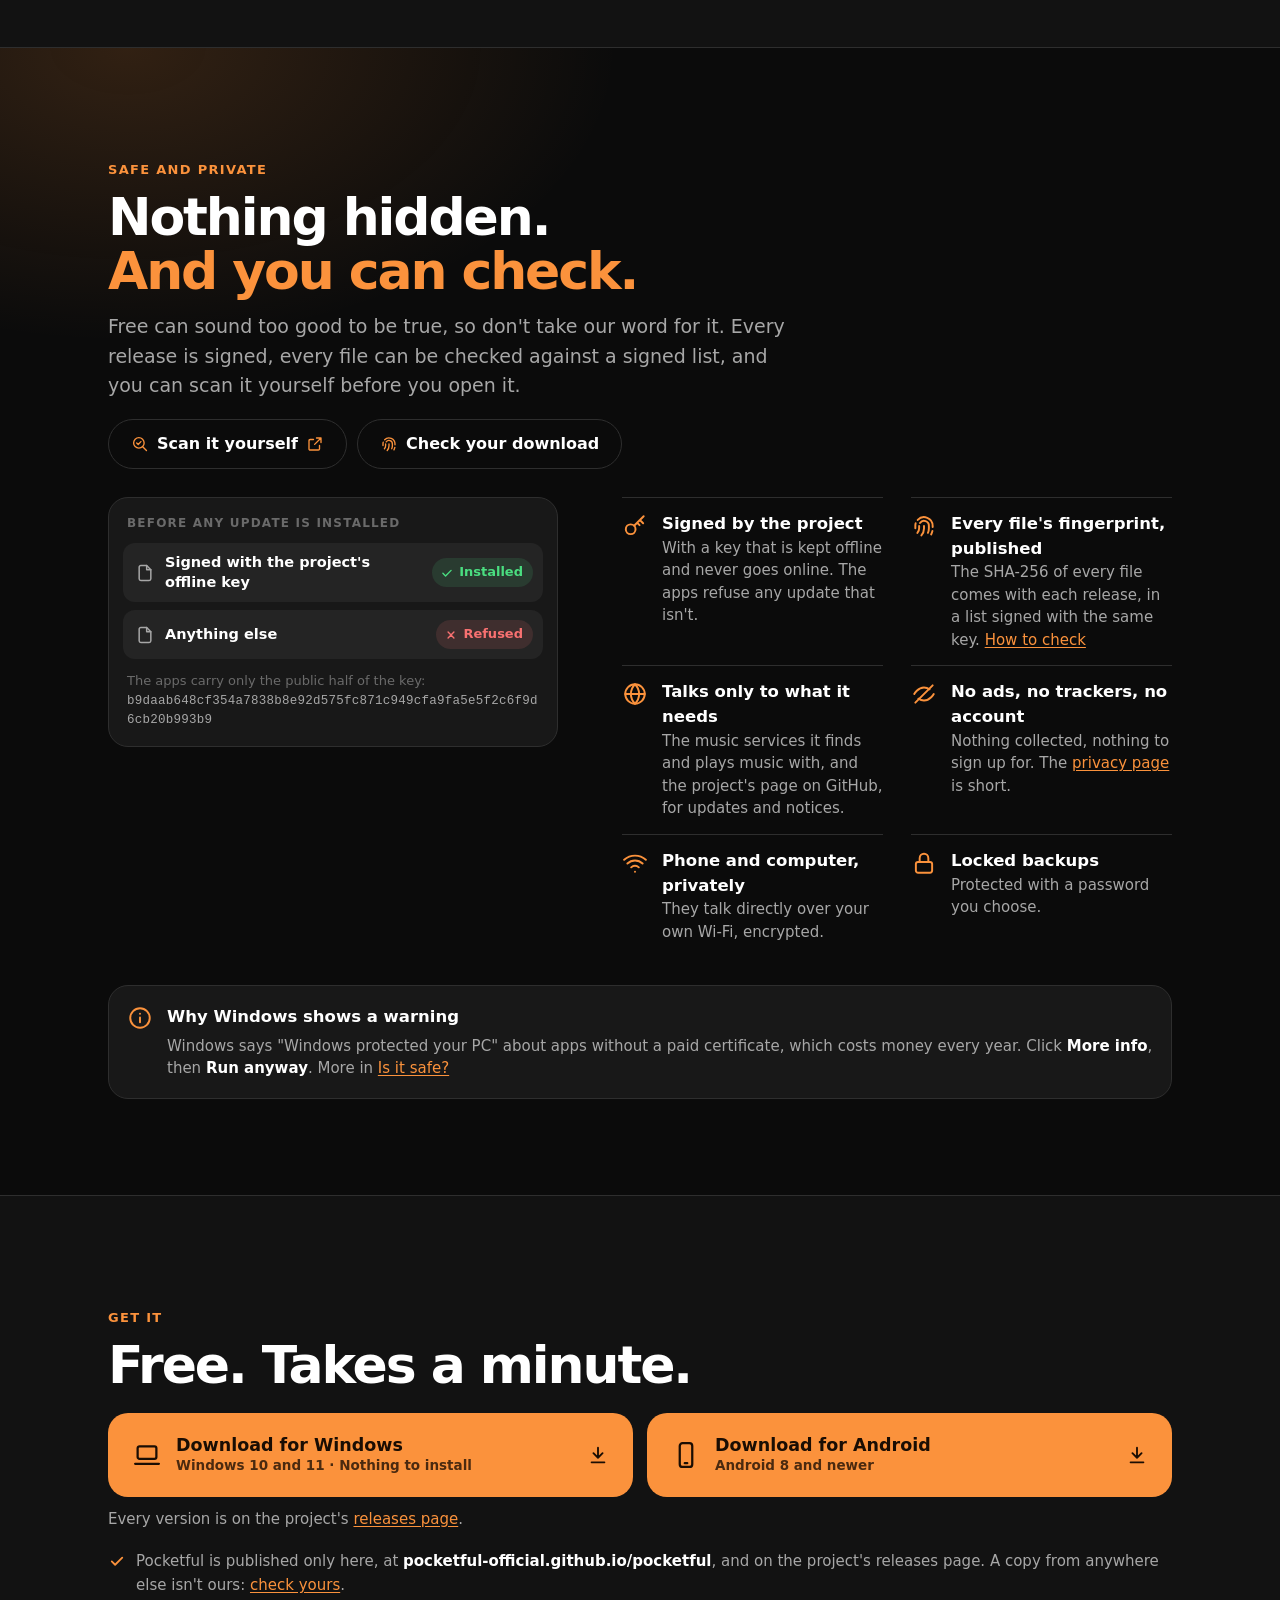
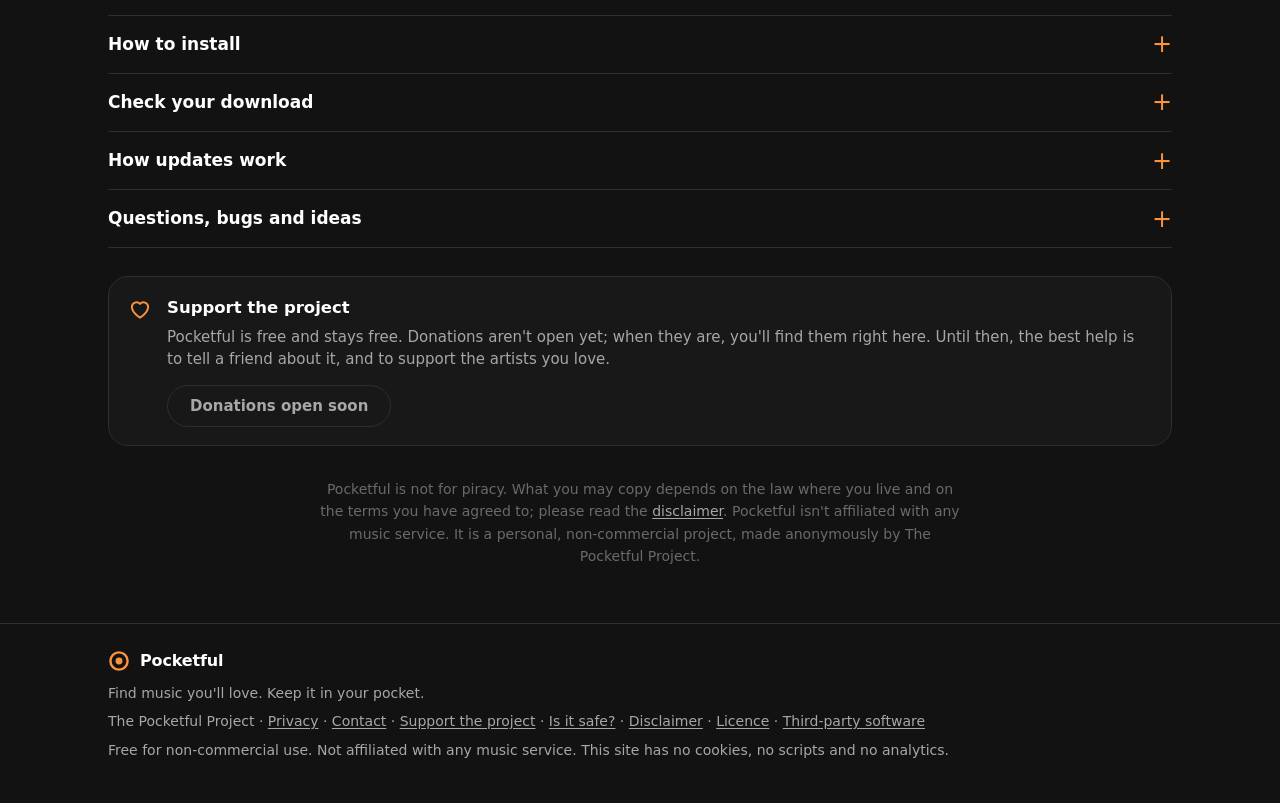
==== commit c84c9957: "Pocketful 0.17.2" ====
--- a/docs/index.html
+++ b/docs/index.html
@@ -263,12 +263,12 @@
       <h2>Free. Takes a minute.</h2>
 
       <div class="downloads">
-        <a class="dl" href="https://github.com/pocketful-official/pocketful/releases/latest/download/Pocketful-0.17.1-win64.zip">
+        <a class="dl" href="https://github.com/pocketful-official/pocketful/releases/latest/download/Pocketful-0.17.2-win64.zip">
           <svg class="os" aria-hidden="true"><use href="#i-laptop"/></svg>
           <span><b>Download for Windows</b><small>Windows 10 and 11 · Nothing to install</small></span>
           <svg class="go" aria-hidden="true"><use href="#i-down"/></svg>
         </a>
-        <a class="dl" href="https://github.com/pocketful-official/pocketful/releases/latest/download/Pocketful-android-0.17.1.apk">
+        <a class="dl" href="https://github.com/pocketful-official/pocketful/releases/latest/download/Pocketful-android-0.17.2.apk">
           <svg class="os" aria-hidden="true"><use href="#i-phone"/></svg>
           <span><b>Download for Android</b><small>Android 8 and newer</small></span>
           <svg class="go" aria-hidden="true"><use href="#i-down"/></svg>
@@ -284,7 +284,7 @@
             <p><b>On Windows</b></p>
             <ol>
               <li>Get <code>Pocketful-&lt;version&gt;-win64.zip</code>.</li>
-              <li>Unzip it anywhere, and open <code>Pocketful.exe</code> once the unzipping has finished. Nothing to install. If a message about a missing file appears the first time, open it again: your antivirus was still checking the new files.</li>
+              <li>Unzip it anywhere, and open <code>Pocketful.exe</code> once the unzipping has finished. Keep it in its folder: it needs the files next to it. Nothing to install. If a message about a missing file appears the first time, open it again: your antivirus was still checking the new files.</li>
               <li>If Windows says "Windows protected your PC", click <b>More info</b>, then <b>Run anyway</b>. It says this about apps that aren't signed with a paid certificate.</li>
             </ol>
             <p><b>On Android</b></p>
@@ -311,7 +311,7 @@
           <summary>How updates work</summary>
           <div>
             <ul>
-              <li>Once a day, Pocketful looks at the latest release on the project's releases page. You can turn this off in Settings → Updates.</li>
+              <li>A few times a day, while it's open, Pocketful looks at the latest release on the project's releases page. You can turn this off in Settings → Updates.</li>
               <li>A new version is installed only if its files match <code>SHA256SUMS.txt</code> and that list carries the project's signature. Anything else is refused, so not even someone who took over the project's GitHub account could push an update to you.</li>
               <li>About once an hour it also reads the project's signed notice file, for news such as a version with a problem.</li>
               <li>These are plain requests: no account, no ID, nothing about you or your device is sent. Like any website, GitHub can see your IP address.</li>
--- a/docs/style.css
+++ b/docs/style.css
@@ -29,6 +29,9 @@
 
 * { box-sizing: border-box; }
 
+/* overflow-x: clip: nothing wider than the screen (the glow behind the phone) makes the page slide
+   sideways on a phone; unlike hidden, it leaves the sticky header alone. */
+html, body { overflow-x: clip; }
 html { -webkit-text-size-adjust: 100%; scroll-behavior: smooth; }
 @media (prefers-reduced-motion: reduce) { html { scroll-behavior: auto; } }
 
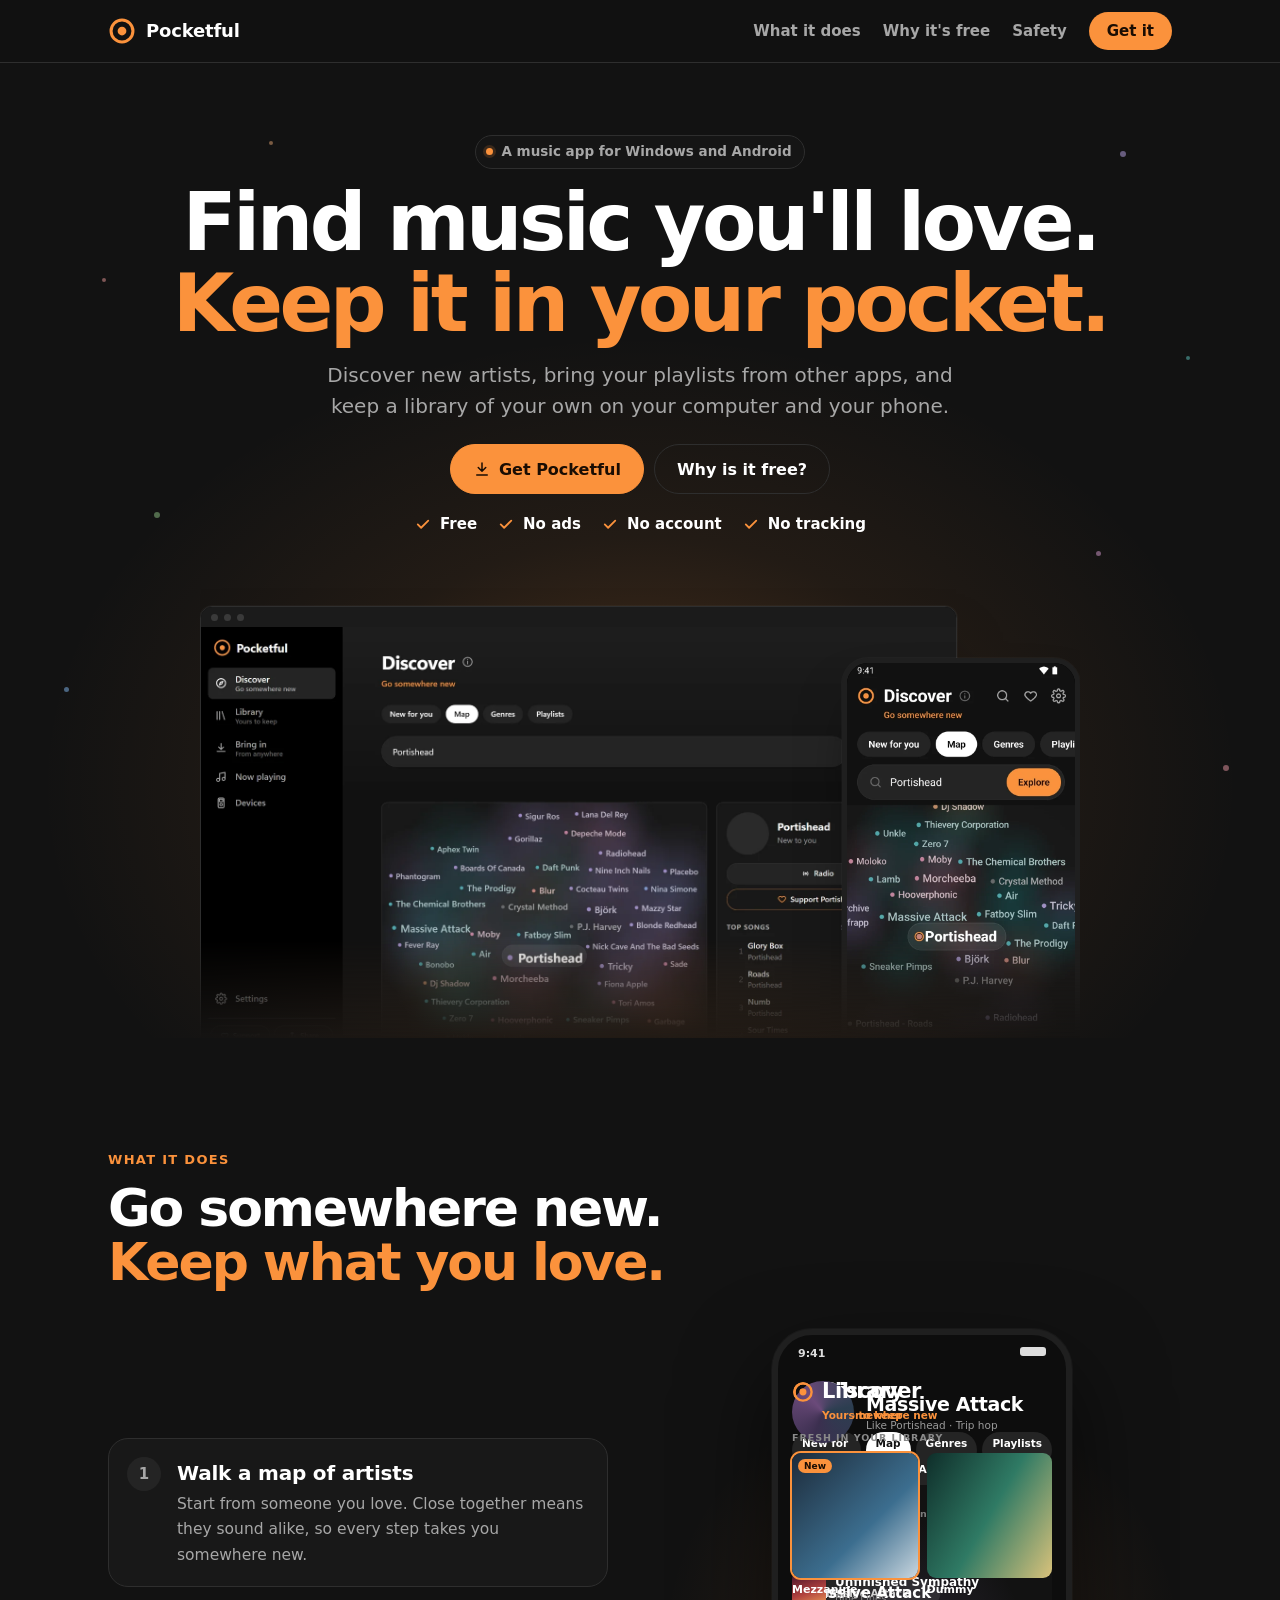
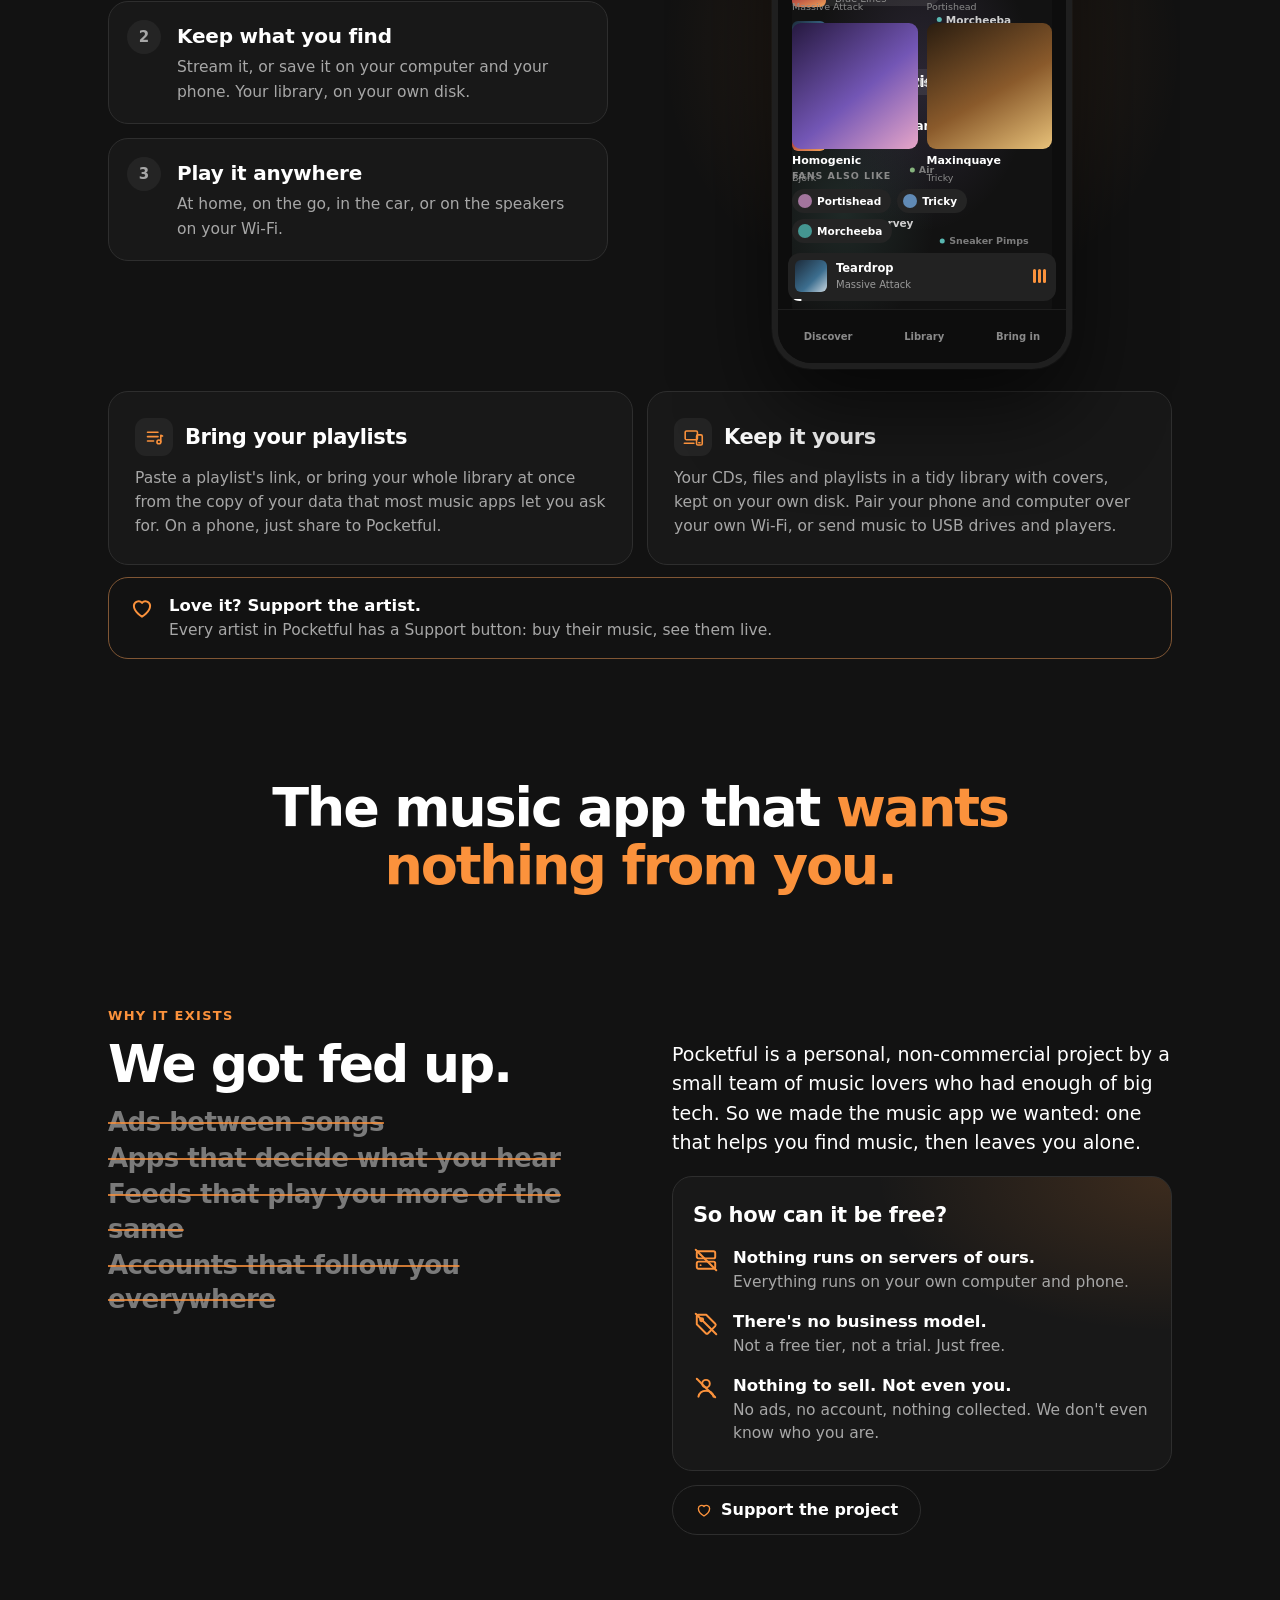
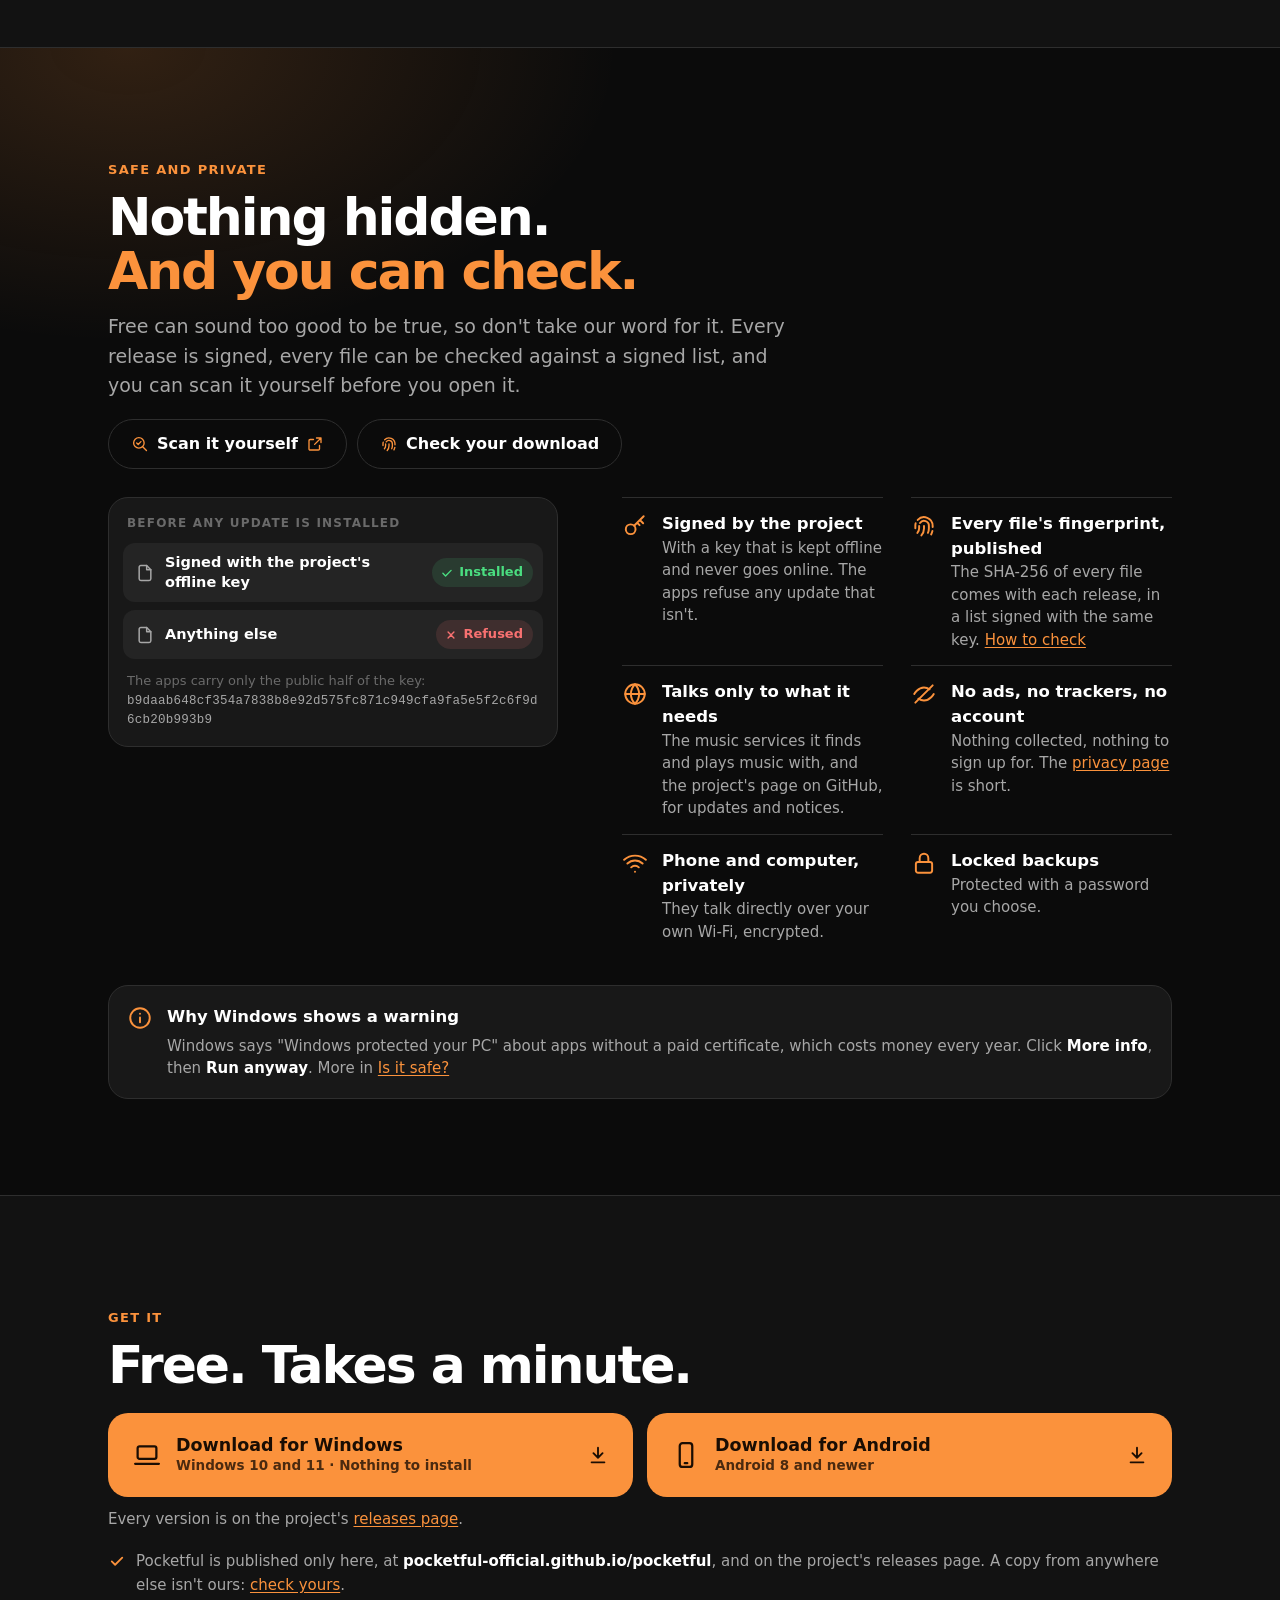
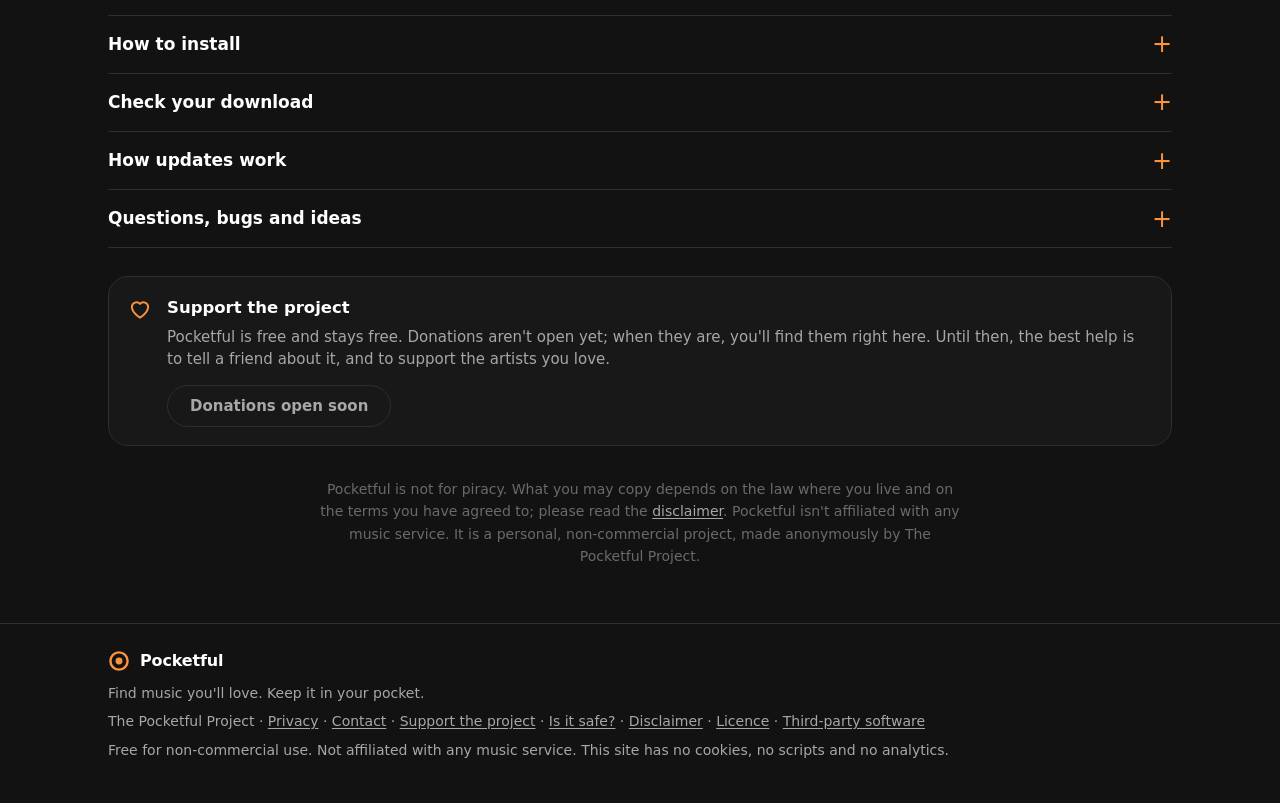
==== commit b60d2ca8: "Pocketful 0.17.3" ====
--- a/docs/index.html
+++ b/docs/index.html
@@ -263,12 +263,12 @@
       <h2>Free. Takes a minute.</h2>
 
       <div class="downloads">
-        <a class="dl" href="https://github.com/pocketful-official/pocketful/releases/latest/download/Pocketful-0.17.2-win64.zip">
+        <a class="dl" href="https://github.com/pocketful-official/pocketful/releases/latest/download/Pocketful-0.17.3-win64.zip">
           <svg class="os" aria-hidden="true"><use href="#i-laptop"/></svg>
           <span><b>Download for Windows</b><small>Windows 10 and 11 · Nothing to install</small></span>
           <svg class="go" aria-hidden="true"><use href="#i-down"/></svg>
         </a>
-        <a class="dl" href="https://github.com/pocketful-official/pocketful/releases/latest/download/Pocketful-android-0.17.2.apk">
+        <a class="dl" href="https://github.com/pocketful-official/pocketful/releases/latest/download/Pocketful-android-0.17.3.apk">
           <svg class="os" aria-hidden="true"><use href="#i-phone"/></svg>
           <span><b>Download for Android</b><small>Android 8 and newer</small></span>
           <svg class="go" aria-hidden="true"><use href="#i-down"/></svg>
